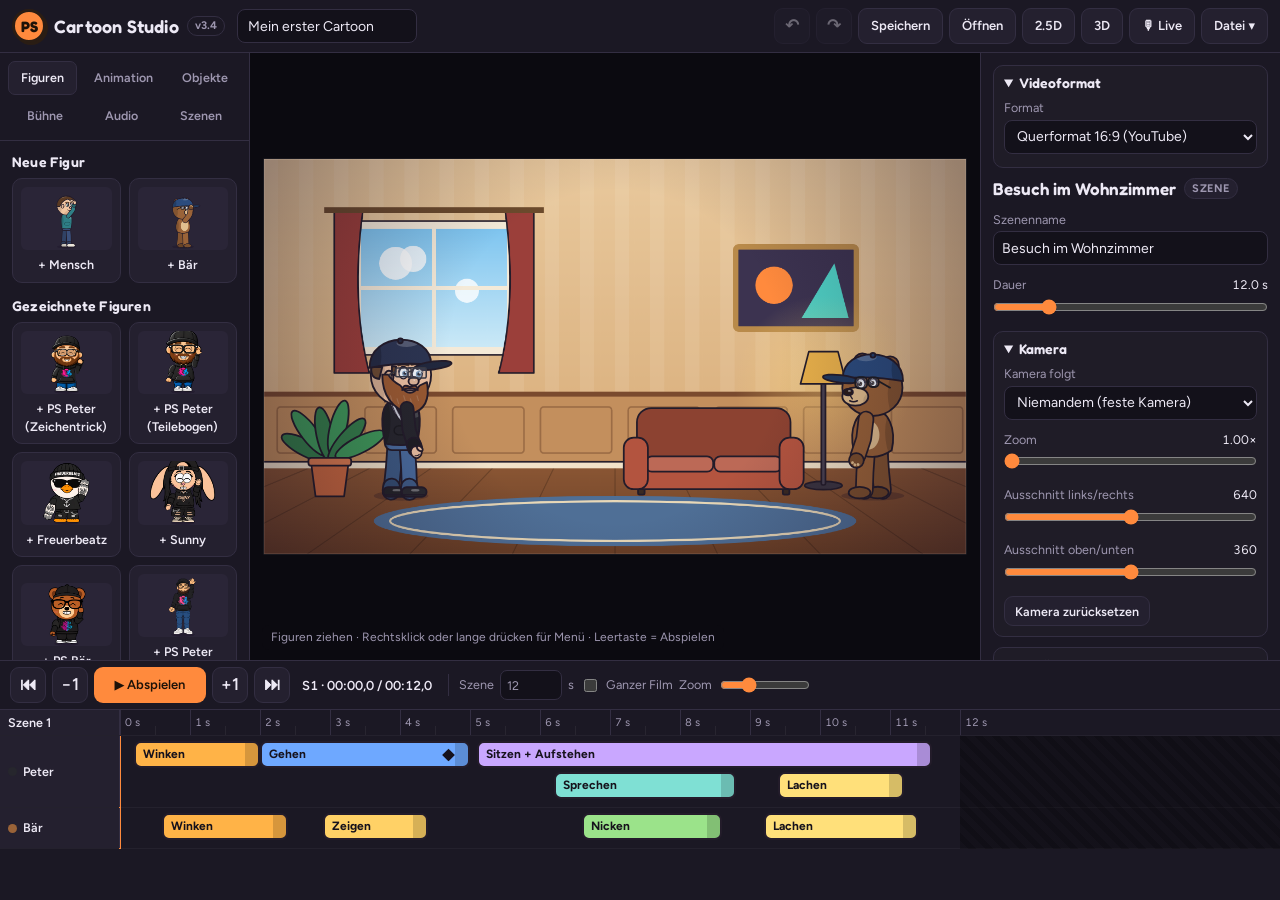
==== index.html @ cf26126f "PS Peter im Zeichentrick-Stil aus dem Originalbild Co-Authored-By: Claude Opus 5.5 <noreply@anthropi" ====
<!doctype html>
<html lang="de">
<head>
<meta charset="utf-8">
<meta name="viewport" content="width=device-width,initial-scale=1,viewport-fit=cover">
<title>PS Cartoon Studio</title>
<link rel="preconnect" href="https://fonts.googleapis.com">
<link rel="preconnect" href="https://fonts.gstatic.com" crossorigin>
<link href="https://fonts.googleapis.com/css2?family=Fredoka:wght@500;600;700&family=Figtree:wght@400;500;600;700&display=swap" rel="stylesheet">
<style>
/* Layout: Studio-Raster – Kopfzeile, Bibliothek | Bühne | Eigenschaften, Zeitleiste unten. Ein dunkler Studio-Look. */
:root{
  --ink:#13111a; --panel:#1b1824; --panel2:#24202f; --line:#332e42; --text:#ede9f5; --mute:#9e97b0;
  --accent:#ff8a3d; --accent2:#4fd1c5; --sel:#ffd166; --danger:#ff5d6c; --stagebg:#0b0a10;
  --display:'Fredoka','Trebuchet MS',system-ui,sans-serif;
  --body:'Figtree',system-ui,-apple-system,'Segoe UI',Roboto,sans-serif;
  --lw:120px;
  color-scheme:dark;
}
*{box-sizing:border-box}
[hidden]{display:none!important}
html,body{height:100%;margin:0}
body{background:var(--ink);color:var(--text);font:14px/1.4 var(--body);overflow:hidden;-webkit-tap-highlight-color:transparent}
button,input,select{font:inherit;color:inherit}
#app{display:grid;height:100%;grid-template-columns:250px minmax(0,1fr) 300px;grid-template-rows:auto minmax(0,1fr) 240px;
  grid-template-areas:"top top top" "left stage right" "tl tl tl";
  padding-left:env(safe-area-inset-left,0px);padding-right:env(safe-area-inset-right,0px);padding-bottom:env(safe-area-inset-bottom,0px)}
header{grid-area:top;display:flex;align-items:center;gap:8px;padding:8px 12px;padding-top:max(8px,env(safe-area-inset-top,0px));
  border-bottom:1px solid var(--line);background:var(--panel);overflow-x:auto;scrollbar-width:none}
header::-webkit-scrollbar{display:none}
.brand{display:flex;align-items:center;gap:8px;flex:none;margin-right:4px}
.logo{width:34px;height:34px;border-radius:50%;background:var(--accent);color:#1d1208;display:grid;place-items:center;font:700 15px var(--display);
  border:3px solid #2a1d14;box-shadow:2px 2px 0 #2a1d14}
.bname{font:600 18px var(--display);letter-spacing:.2px;white-space:nowrap}
.ver{font-size:11px;font-weight:700;color:var(--mute);border:1px solid var(--line);border-radius:20px;padding:1px 7px;white-space:nowrap}
#projName{width:180px;min-width:120px;height:34px;background:var(--ink);border:1px solid var(--line);border-radius:8px;padding:0 10px;flex:none}
.hgroup{display:flex;gap:6px;margin-left:auto;flex:none}
.btn{display:inline-flex;align-items:center;justify-content:center;gap:6px;height:36px;padding:0 12px;border-radius:9px;border:1px solid var(--line);
  background:var(--panel2);color:var(--text);font-weight:600;font-size:13px;cursor:pointer;white-space:nowrap;flex:none}
.btn:hover{border-color:#4d4660}
.btn:focus-visible,.tab:focus-visible,.libbtn:focus-visible{outline:2px solid var(--sel);outline-offset:1px}
.btn.primary{background:var(--accent);color:#1d1208;border-color:transparent}
.btn.danger{color:var(--danger)}
.btn.ico{width:36px;padding:0;font-size:17px}
.btn:disabled{opacity:.38;cursor:default}
.btn.small{height:30px;font-size:12.5px;padding:0 10px}
.mob{display:none!important}
.panel{background:var(--panel);display:flex;flex-direction:column;min-height:0;min-width:0}
#left{grid-area:left;border-right:1px solid var(--line)}
#right{grid-area:right;border-left:1px solid var(--line)}
.sheethead{align-items:center;justify-content:space-between;padding:10px 12px;border-bottom:1px solid var(--line);font:600 16px var(--display)}
.tabs{display:flex;flex-wrap:wrap;gap:4px;padding:8px;border-bottom:1px solid var(--line)}
.tab{flex:1 0 auto;padding:7px 8px;border-radius:7px;border:1px solid transparent;background:none;color:var(--mute);font-weight:600;font-size:12.5px;cursor:pointer}
.tab.on{background:var(--panel2);color:var(--text);border-color:var(--line)}
.pbody{overflow:auto;padding:12px;flex:1;min-height:0}
.pbody h4{margin:14px 0 8px;font:600 14px var(--display);color:var(--text);letter-spacing:.2px}
.pbody h4:first-child{margin-top:0}
.hint{color:var(--mute);font-size:12.5px;margin:0 0 10px}
.grid2{display:grid;grid-template-columns:1fr 1fr;gap:8px}
.libbtn{display:flex;flex-direction:column;align-items:center;justify-content:center;gap:6px;min-height:58px;padding:8px;border-radius:10px;
  border:1px solid var(--line);background:var(--panel2);cursor:pointer;font-weight:600;font-size:12.5px;text-align:center}
.libbtn:hover:not(:disabled){border-color:var(--accent)}
.libbtn:disabled{opacity:.4;cursor:default}
.libbtn canvas{width:100%;border-radius:6px;display:block}
.libbtn .sw{width:14px;height:14px;border-radius:4px;display:inline-block;border:2px solid #231c2a}
.libbtn.on{border-color:var(--accent);box-shadow:inset 0 0 0 1px var(--accent)}
.list{display:flex;flex-direction:column;gap:6px}
.item{display:flex;align-items:center;gap:8px;padding:8px 10px;border-radius:9px;border:1px solid var(--line);background:var(--panel2);cursor:pointer;min-width:0}
.item.on{border-color:var(--accent)}
.item .nm{flex:1;min-width:0;overflow:hidden;text-overflow:ellipsis;white-space:nowrap;font-weight:600}
.item .meta{color:var(--mute);font-size:12px;font-variant-numeric:tabular-nums}
.row{display:flex;gap:6px;flex-wrap:wrap;margin:8px 0}
#stageWrap{grid-area:stage;position:relative;background:var(--stagebg);min-width:0;min-height:0}
#stage{position:absolute;inset:0;width:100%;height:100%;display:block;touch-action:none}
#stageHint{position:absolute;left:12px;bottom:10px;font-size:12px;color:var(--mute);background:rgba(11,10,16,.75);padding:4px 9px;border-radius:7px;pointer-events:none}
#timeline{grid-area:tl;background:var(--panel);border-top:1px solid var(--line);display:flex;flex-direction:column;min-height:0;min-width:0}
#transport{display:flex;align-items:center;gap:6px;padding:6px 10px;border-bottom:1px solid var(--line);overflow-x:auto;scrollbar-width:none;flex:none}
#transport::-webkit-scrollbar{display:none}
#bPlay{min-width:112px}
#tcode{font:600 13px var(--body);font-variant-numeric:tabular-nums;color:var(--text);padding:0 6px;white-space:nowrap}
.tsep{width:1px;height:22px;background:var(--line);flex:none;margin:0 4px}
.tfield{display:flex;align-items:center;gap:6px;font-size:12.5px;color:var(--mute);white-space:nowrap;flex:none}
.tfield input[type=number]{width:62px;height:30px;background:var(--ink);border:1px solid var(--line);border-radius:7px;padding:0 6px}
.tfield input[type=range]{width:90px;accent-color:var(--accent)}
#tlScroll{flex:1;overflow:auto;position:relative;min-height:0}
#tlInner{position:relative;min-width:100%}
.trow{display:flex;height:38px;border-bottom:1px solid rgba(255,255,255,.04)}
.trow.ruler{height:26px;position:sticky;top:0;z-index:5;background:var(--panel)}
.tlabel{position:sticky;left:0;z-index:4;width:var(--lw);flex:none;background:var(--panel2);border-right:1px solid var(--line);display:flex;align-items:center;gap:6px;
  padding:0 8px;font-size:12.5px;font-weight:600;white-space:nowrap;overflow:hidden;text-overflow:ellipsis;cursor:pointer}
.tlabel.on{color:var(--sel)}
.tlabel .dot{width:9px;height:9px;border-radius:50%;flex:none}
.lane{position:relative;flex:none;cursor:pointer}
.ruler .lane{cursor:ew-resize}
.tick{position:absolute;top:0;bottom:0;border-left:1px solid var(--line);font-size:11px;color:var(--mute);padding:5px 0 0 4px;font-variant-numeric:tabular-nums;pointer-events:none}
.tick.minor{top:16px;border-color:rgba(255,255,255,.06)}
.clip{position:absolute;top:5px;bottom:5px;border-radius:7px;border:2px solid #231c2a;color:#16121c;font-size:12px;font-weight:700;display:flex;align-items:center;
  padding:0 16px 0 7px;white-space:nowrap;overflow:hidden;cursor:grab;touch-action:none;user-select:none;-webkit-user-select:none}
.clip.sel{box-shadow:0 0 0 2px var(--sel)}
.clip .rz{position:absolute;right:0;top:0;bottom:0;width:13px;cursor:ew-resize;background:rgba(0,0,0,.16)}
.clip .kf{position:absolute;right:15px;top:50%;width:9px;height:9px;background:#16121c;transform:translateY(-50%) rotate(45deg)}
.clip.audio{background:#2a5d63;color:var(--text);padding-left:6px}
.clip.audio canvas{position:absolute;left:0;top:0;width:100%;height:100%;pointer-events:none;opacity:.85}
.clip.audio span{position:relative;text-shadow:0 1px 2px #000}
#playhead{position:absolute;top:0;bottom:0;width:2px;margin-left:-1px;background:var(--accent);z-index:3;pointer-events:none}
#playhead::before{content:"";position:absolute;top:0;left:-6px;border:7px solid transparent;border-top:9px solid var(--accent)}
.endzone{position:absolute;top:0;bottom:0;right:0;z-index:2;pointer-events:none;background:repeating-linear-gradient(45deg,rgba(0,0,0,.28) 0 6px,rgba(0,0,0,.4) 6px 12px)}
.tlempty{padding:14px;color:var(--mute);font-size:13px}
.ctl{display:block;margin-bottom:11px}
.ctl-top{display:flex;justify-content:space-between;gap:8px;font-size:12.5px;color:var(--mute);margin-bottom:3px}
.ctl-top .val{color:var(--text);font-variant-numeric:tabular-nums}
.ctl input[type=range]{width:100%;accent-color:var(--accent);margin:2px 0}
.ctl select,.ctl input[type=text],.ctl input[type=number]{width:100%;height:34px;background:var(--ink);border:1px solid var(--line);border-radius:8px;padding:0 8px}
.ctl.inline{display:flex;align-items:center;justify-content:space-between;gap:10px}
.ctl.inline .ctl-top{margin:0}
.ctl input[type=color]{width:46px;height:30px;border:1px solid var(--line);border-radius:7px;background:var(--ink);padding:2px;cursor:pointer}
.ctl input[type=checkbox]{width:20px;height:20px;accent-color:var(--accent)}
details.grp{border:1px solid var(--line);border-radius:10px;padding:8px 10px 2px;margin-bottom:10px;background:rgba(255,255,255,.015)}
details.grp summary{font:600 14px var(--display);cursor:pointer;margin-bottom:8px;list-style-position:inside}
.ptitle{display:flex;align-items:center;gap:8px;margin-bottom:12px}
.ptitle b{font:600 17px var(--display)}
.chip{font-size:11px;font-weight:700;letter-spacing:.5px;text-transform:uppercase;padding:2px 7px;border-radius:20px;background:var(--panel2);border:1px solid var(--line);color:var(--mute)}
.menu{max-height:calc(100% - 16px);overflow-y:auto;position:fixed;z-index:60;background:var(--panel2);border:1px solid var(--line);border-radius:11px;padding:5px;min-width:200px;box-shadow:0 14px 40px rgba(0,0,0,.55)}
.menu button{display:block;width:100%;text-align:left;padding:9px 12px;background:none;border:0;border-radius:7px;font-weight:500;cursor:pointer}
.menu button:hover,.menu button:focus-visible{background:rgba(255,255,255,.07);outline:none}
.menu button.danger{color:var(--danger)}
.menu hr{border:0;border-top:1px solid var(--line);margin:4px 2px}
#modalWrap{position:fixed;inset:0;background:rgba(5,4,10,.62);display:grid;place-items:center;z-index:70;padding:16px}
.modal{background:var(--panel);border:1px solid var(--line);border-radius:14px;width:min(470px,100%);max-height:82vh;overflow:auto;padding:18px}
.modal h3{margin:0 0 10px;font:600 19px var(--display)}
.modal p{color:var(--mute);margin:0 0 12px}
#mBtns{display:flex;justify-content:flex-end;gap:8px;margin-top:14px;flex-wrap:wrap}
.bar{height:8px;background:var(--ink);border-radius:5px;overflow:hidden;margin-top:6px}
.bar i{display:block;height:100%;width:0;background:var(--accent)}
#toasts{position:fixed;left:50%;bottom:calc(20px + env(safe-area-inset-bottom,0px));transform:translateX(-50%);z-index:80;display:flex;flex-direction:column;gap:6px;align-items:center;pointer-events:none;width:max-content;max-width:calc(100% - 32px)}
.toast{background:#2c2739;border:1px solid var(--line);padding:9px 14px;border-radius:10px;box-shadow:0 8px 24px rgba(0,0,0,.45);font-weight:500;transition:opacity .3s}
@media (min-width:821px) and (max-width:1120px){#app{grid-template-columns:215px minmax(0,1fr) 255px}}
.mobonly{display:none!important}
/* Handy (hochkant) und Handy quer: Bühne füllt den Bildschirm, alles andere klappt auf */
@media (max-width:820px), (max-height:520px) and (orientation:landscape){
  :root{--lw:84px;--barH:60px}
  #app{grid-template-columns:minmax(0,1fr);grid-template-rows:minmax(0,1fr) auto auto auto;grid-template-areas:"stage" "tl" "scrub" "bar";padding-top:env(safe-area-inset-top,0px)}
  header{display:none}
  #timeline{display:none;height:40vh}
  #app.tl-open #timeline{display:flex}
  #app.tl-open #mobScrub{display:none!important}
  #transport .tfield.hideMob{display:none}
  #left,#right{position:fixed;left:0;right:0;bottom:calc(var(--barH) + env(safe-area-inset-bottom,0px));height:62vh;z-index:40;border:0;border-top:1px solid var(--line);border-radius:16px 16px 0 0;
    transform:translateY(110%);transition:transform .25s ease;box-shadow:0 -12px 40px rgba(0,0,0,.55)}
  #left.open,#right.open{transform:none}
  .mob{display:inline-flex!important}
  .sheethead.mob{display:flex!important}
  #stageHint{display:none}
  #mobScrub{display:flex!important;grid-area:scrub;align-items:center;gap:10px;padding:6px max(14px,env(safe-area-inset-right,0px)) 6px max(14px,env(safe-area-inset-left,0px));background:var(--panel);border-top:1px solid var(--line)}
  #mobScrub input{flex:1;min-width:0;accent-color:var(--accent);height:28px}
  #mTime{font-weight:600;font-size:12.5px;font-variant-numeric:tabular-nums;white-space:nowrap;color:var(--mute)}
  #mobBar{display:grid!important;grid-area:bar;grid-template-columns:repeat(6,minmax(0,1fr));height:var(--barH);background:var(--panel);border-top:1px solid var(--line);
    padding-left:env(safe-area-inset-left,0px);padding-right:env(safe-area-inset-right,0px)}
  .mbtn{display:flex;flex-direction:column;align-items:center;justify-content:center;gap:3px;background:none;border:0;color:var(--mute);font-size:11px;font-weight:600;cursor:pointer;min-width:0;padding:0 2px}
  .mbtn svg{width:23px;height:23px;flex:none}
  .mbtn .lbl{max-width:100%;overflow:hidden;text-overflow:ellipsis;white-space:nowrap}
  .mbtn.on{color:var(--accent)}
  .mbtn.has .lbl{color:var(--sel)}
  .mbtn:focus-visible{outline:2px solid var(--sel);outline-offset:-3px;border-radius:10px}
  .mbtn .pc{width:50px;height:50px;border-radius:50%;background:var(--accent);color:#1d1208;display:grid;place-items:center;font-size:19px;margin-top:-18px;border:4px solid var(--panel);box-shadow:0 4px 14px rgba(0,0,0,.4)}
  #app.immersive{grid-template-rows:minmax(0,1fr);grid-template-areas:"stage";padding-top:0}
  #app.immersive #timeline,#app.immersive #mobScrub,#app.immersive #mobBar,#app.immersive #left,#app.immersive #right{display:none!important}
  #app.immersive #immCtl{display:flex!important}
  #immCtl{position:fixed;z-index:30;right:calc(14px + env(safe-area-inset-right,0px));bottom:calc(14px + env(safe-area-inset-bottom,0px));gap:10px}
  #immCtl button{width:48px;height:48px;border-radius:50%;background:rgba(19,17,26,.62);border:1px solid rgba(255,255,255,.18);color:#fff;font-size:17px;cursor:pointer}
}
@media (max-height:520px) and (orientation:landscape){
  :root{--barH:50px}
  .mbtn{flex-direction:row;gap:6px;font-size:12px}
  .mbtn .pc{width:40px;height:40px;margin-top:0;border:0;font-size:16px}
  #timeline{height:44vh}
  #left,#right{top:calc(8px + env(safe-area-inset-top,0px));height:auto;width:min(380px,62vw);left:auto;right:0;border-top:0;border-left:1px solid var(--line);
    border-radius:16px 0 0 16px;transform:translateX(110%);padding-right:env(safe-area-inset-right,0px)}
  #left{left:0;right:auto;border-left:0;border-right:1px solid var(--line);border-radius:0 16px 16px 0;transform:translateX(-110%);padding-left:env(safe-area-inset-left,0px);padding-right:0}
  #left.open,#right.open{transform:none}
}
@media (prefers-reduced-motion:reduce){*{transition:none!important}}
</style>
</head>
<body>
<div id="app">
  <header>
    <div class="brand"><span class="logo">PS</span><span class="bname">Cartoon Studio</span><span class="ver" id="appVer" title="Version des Studios"></span></div>
    <input id="projName" type="text" aria-label="Projektname" title="Projektname">
    <div class="hgroup">
      <button class="btn ico" id="bUndo" title="Rückgängig (Strg+Z)" aria-label="Rückgängig">↶</button>
      <button class="btn ico" id="bRedo" title="Wiederholen (Strg+Y)" aria-label="Wiederholen">↷</button>
      <button class="btn" id="bSave" title="Projekt im Browser speichern">Speichern</button>
      <button class="btn" id="bOpen" title="Gespeicherte Projekte öffnen">Öffnen</button>
      <a class="btn" href="25d/" title="Neues 2.5D-Studio" style="text-decoration:none">2.5D</a>
      <a class="btn" href="3d/" title="3D-Studio (Beta)" style="text-decoration:none">3D</a>
      <button class="btn" id="bLive" title="Live-Avatar mit Mikrofon">🎙 Live</button>
      <button class="btn" id="bExport" title="Export, Import, Video">Datei ▾</button>
      <button class="btn mob" id="bLib">Bibliothek</button>
      <button class="btn mob" id="bProps">Eigenschaften</button>
    </div>
  </header>

  <aside id="left" class="panel" aria-label="Bibliothek">
    <div class="sheethead mob"><span>Bibliothek</span><button class="btn ico" data-close="left" aria-label="Schließen">✕</button></div>
    <nav class="tabs" id="tabs"></nav>
    <div class="pbody" id="leftBody"></div>
  </aside>

  <main id="stageWrap">
    <canvas id="stage" aria-label="Animationsbühne"></canvas>
    <div id="stageHint">Figuren ziehen · Rechtsklick oder lange drücken für Menü · Leertaste = Abspielen</div>
  </main>

  <aside id="right" class="panel" aria-label="Eigenschaften">
    <div class="sheethead mob"><span>Eigenschaften</span><button class="btn ico" data-close="right" aria-label="Schließen">✕</button></div>
    <div class="pbody" id="props"></div>
  </aside>

  <section id="timeline" aria-label="Zeitleiste">
    <div id="transport">
      <button class="btn ico" id="tStart" title="Zum Anfang" aria-label="Zum Anfang">⏮</button>
      <button class="btn ico" id="tBack" title="1 Sekunde zurück" aria-label="1 Sekunde zurück">−1</button>
      <button class="btn primary" id="bPlay" title="Abspielen / Pause (Leertaste)">▶ Abspielen</button>
      <button class="btn ico" id="tFwd" title="1 Sekunde vor" aria-label="1 Sekunde vor">+1</button>
      <button class="btn ico" id="tEnd" title="Zum Ende" aria-label="Zum Ende">⏭</button>
      <span id="tcode">00:00,0</span>
      <span class="tsep"></span>
      <label class="tfield" title="Länge der aktuellen Szene in Sekunden">Szene <input type="number" id="tDur" min="1" max="3600" step="0.5"> s</label>
      <label class="tfield" title="Beim Abspielen alle Szenen nacheinander zeigen"><input type="checkbox" id="tFilm"> Ganzer Film</label>
      <label class="tfield hideMob" title="Zeitleiste vergrößern">Zoom <input type="range" id="tZoom" min="20" max="200" step="5"></label>
    </div>
    <div id="tlScroll"><div id="tlInner"></div></div>
  </section>
  <div id="mobScrub" class="mobonly"><span id="mTime">00:00,0</span><input type="range" id="mSeek" min="0" max="10" step="0.05" value="0" aria-label="Zeitpunkt"></div>
  <nav id="mobBar" class="mobonly" aria-label="Werkzeuge">
    <button class="mbtn" id="mbLib"><svg viewBox="0 0 24 24" fill="none" stroke="currentColor" stroke-width="2" stroke-linecap="round" stroke-linejoin="round" aria-hidden="true"><circle cx="12" cy="7" r="3.5"/><path d="M5 21v-2a7 7 0 0 1 14 0v2"/></svg><span class="lbl">Figuren</span></button>
    <button class="mbtn" id="mbProps"><svg viewBox="0 0 24 24" fill="none" stroke="currentColor" stroke-width="2" stroke-linecap="round" stroke-linejoin="round" aria-hidden="true"><path d="M4 6h10M18 6h2M4 12h4M12 12h8M4 18h12"/><circle cx="16" cy="6" r="2"/><circle cx="10" cy="12" r="2"/><circle cx="18" cy="18" r="2"/></svg><span class="lbl">Bearbeiten</span></button>
    <button class="mbtn" id="mbPlay" aria-label="Abspielen"><span class="pc">▶</span></button>
    <button class="mbtn" id="mbLive"><svg viewBox="0 0 24 24" fill="none" stroke="currentColor" stroke-width="2" stroke-linecap="round" stroke-linejoin="round" aria-hidden="true"><rect x="9" y="3" width="6" height="11" rx="3"/><path d="M5 11a7 7 0 0 0 14 0M12 18v3"/></svg><span class="lbl">Live</span></button>
    <button class="mbtn" id="mbTl"><svg viewBox="0 0 24 24" fill="none" stroke="currentColor" stroke-width="2" stroke-linecap="round" stroke-linejoin="round" aria-hidden="true"><rect x="3" y="5" width="18" height="14" rx="2"/><path d="M3 10h18M8 10v9M14 14h4"/></svg><span class="lbl">Zeitleiste</span></button>
    <button class="mbtn" id="mbMore"><svg viewBox="0 0 24 24" fill="none" stroke="currentColor" stroke-width="2" stroke-linecap="round" stroke-linejoin="round" aria-hidden="true"><circle cx="5" cy="12" r="1.3"/><circle cx="12" cy="12" r="1.3"/><circle cx="19" cy="12" r="1.3"/></svg><span class="lbl">Menü</span></button>
  </nav>
  <div id="immCtl" class="mobonly"><button id="immPlay" aria-label="Abspielen">▶</button><button id="immExit" aria-label="Vollbild beenden">✕</button></div>
</div>

<div id="menu" class="menu" hidden></div>
<div id="modalWrap" hidden><div class="modal" role="dialog" aria-modal="true"><h3 id="mTitle"></h3><div id="mBody"></div><div id="mBtns"></div></div></div>
<div id="toasts"></div>
<input type="file" id="fAudio" accept="audio/*,.mp3,.wav" hidden>
<input type="file" id="fImage" accept="image/*" hidden>
<input type="file" id="fJson" accept=".json,application/json" hidden>

<script>
'use strict';
const APP_VERSION = '3.4';
var LIVE = null; // Live-Avatar-Zustand (siehe unten)
/* =====================================================================
   PS Cartoon Studio 1.0
   Aufbau:
   1. Grundlagen & Hilfsfunktionen
   2. Rig, Posen & Animationen (Keyframes + Catmull-Rom-Interpolation)
   3. Zeichnen: Figuren, Gegenstände, Hintergründe
   4. Projektmodell, Beispielprojekt, Rückgängig
   5. Audio (Import, Analyse, Wiedergabe, Mundbewegung)
   6. Bühne (Rendering, Ziehen, Kontextmenü)
   7. Zeitleiste
   8. Panels (Bibliothek, Eigenschaften)
   9. Speichern (IndexedDB), Export (JSON, PNG, Video)
   ===================================================================== */

// ---------- 1. Grundlagen ----------
const W = 1280, H = 720, TAU = Math.PI * 2, DEG = Math.PI / 180, OUT = '#231c2a', ENV_RATE = 60;
const $ = s => document.querySelector(s);
const uid = () => Math.random().toString(36).slice(2, 9);
const clamp = (v, a, b) => Math.max(a, Math.min(b, v));
const lerp = (a, b, u) => a + (b - a) * u;
const smooth = u => u * u * (3 - 2 * u);
const deep = o => JSON.parse(JSON.stringify(o));
const snap = v => Math.round(v * 20) / 20;
const MOBILE_MQ = window.matchMedia('(max-width:820px), (max-height:520px) and (orientation:landscape)');
const isMobile = () => MOBILE_MQ.matches;
function el(tag, cls, text) { const e = document.createElement(tag); if (cls) e.className = cls; if (text != null) e.textContent = text; return e; }
function hashId(id) { let h = 0; for (const ch of String(id)) h = (h * 31 + ch.charCodeAt(0)) % 9973; return h; }
function shade(hex, a) {
  const n = parseInt((hex || '#888888').slice(1), 16); const r = n >> 16, g = n >> 8 & 255, b = n & 255;
  const f = v => clamp(Math.round(a < 0 ? v * (1 + a) : v + (255 - v) * a), 0, 255).toString(16).padStart(2, '0');
  return '#' + f(r) + f(g) + f(b);
}
function rng(seed) { return () => { seed |= 0; seed = seed + 0x6D2B79F5 | 0; let t = Math.imul(seed ^ seed >>> 15, 1 | seed); t = t + Math.imul(t ^ t >>> 7, 61 | t) ^ t; return ((t ^ t >>> 14) >>> 0) / 4294967296; }; }
function fmtT(t) { t = Math.max(0, t); const m = Math.floor(t / 60); const s = (t - m * 60).toFixed(1); return String(m).padStart(2, '0') + ':' + s.padStart(4, '0').replace('.', ','); }
function rr(c, x, y, w, h, r) { r = Math.min(r, Math.abs(w) / 2, Math.abs(h) / 2); c.beginPath(); c.moveTo(x + r, y); c.arcTo(x + w, y, x + w, y + h, r); c.arcTo(x + w, y + h, x, y + h, r); c.arcTo(x, y + h, x, y, r); c.arcTo(x, y, x + w, y, r); c.closePath(); }
function fs(c, fill) { c.fillStyle = fill; c.fill(); c.stroke(); }
function limb(c, len, w1, w2, fill) {
  c.beginPath(); c.moveTo(-w1 / 2, 0); c.lineTo(-w2 / 2, len); c.arc(0, len, w2 / 2, Math.PI, 0, true);
  c.lineTo(w1 / 2, 0); c.arc(0, 0, w1 / 2, 0, Math.PI, true); c.closePath(); fs(c, fill);
}

// ---------- 2. Rig, Posen & Animationen ----------
// Winkel in Grad. Arme/Beine: 0 = hängt gerade nach unten, positiv = nach vorne (Blickrichtung).
// Ellbogen: positiv = Unterarm knickt nach vorne. Knie: positiv = Unterschenkel knickt nach hinten.
// Fuß: absoluter Winkel, positiv = Zehen hoch. Kopf/Oberkörper: positiv = nach vorne geneigt.
const NEUTRAL = { torso: 0, head: 0, look: 0, armF: 6, elbowF: 12, handF: 0, armB: -6, elbowB: 12, handB: 0,
  legF: 4, kneeF: 2, footF: 0, legB: -4, kneeB: 2, footB: 0, hipDrop: 0, bob: 0, jump: 0, shiftX: 0,
  mouth: 0, mw: 1, gaze: 0.6, smile: 0.3, brow: 0, sad: 0, eyes: 1, tears: 0, pointF: 0, blush: 0 };

// Keyframe-Abtastung mit Catmull-Rom (flüssige Bewegung ohne Ruckeln an den Schlüsselbildern)
function sampleKeys(keys, t, loop) {
  const n = keys.length; if (n === 1) return keys[0][1];
  if (loop) t = ((t % 1) + 1) % 1;
  else { if (t <= keys[0][0]) return keys[0][1]; if (t >= keys[n - 1][0]) return keys[n - 1][1]; }
  let i = 0; while (i < n - 2 && t > keys[i + 1][0]) i++;
  const k1 = keys[i], k2 = keys[i + 1], span = k2[0] - k1[0];
  const u = span > 0 ? clamp((t - k1[0]) / span, 0, 1) : 0;
  let p0, p3;
  if (loop) { p0 = i > 0 ? keys[i - 1][1] : keys[n - 2][1]; p3 = i + 2 < n ? keys[i + 2][1] : keys[1][1]; }
  else { p0 = i > 0 ? keys[i - 1][1] : k1[1]; p3 = i + 2 < n ? keys[i + 2][1] : k2[1]; }
  const p1 = k1[1], p2 = k2[1], u2 = u * u, u3 = u2 * u;
  return 0.5 * (2 * p1 + (-p0 + p2) * u + (2 * p0 - 5 * p1 + 4 * p2 - p3) * u2 + (-p0 + 3 * p1 - 3 * p2 + p3) * u3);
}
const C = v => [[0, v], [1, v]]; // konstanter Wert (für Schleifen)
const DANCES = new Set(['tanzen', 'disco', 'huepfen', 'jubeln', 'klatschen']);

const ANIMS = {
  gehen:   { label: 'Gehen', color: '#6ea8ff', dur: 3, move: true, stride: 200, run: false },
  laufen:  { label: 'Laufen', color: '#4f86ff', dur: 1.6, move: true, stride: 330, run: true },
  winken:  { label: 'Winken', color: '#ffb347', dur: 2, loop: true, len: 0.55, keys: {
    armF: C(165), elbowF: [[0, 12], [0.5, 58], [1, 12]], handF: [[0, -10], [0.5, 18], [1, -10]], head: C(-6), smile: C(0.9), brow: C(0.4) } },
  zeigen:  { label: 'Zeigen', color: '#ffd166', dur: 1.6, keys: {
    armF: [[0, 88]], elbowF: [[0, 3]], handF: [[0, 0]], pointF: [[0, 1]], torso: [[0, 4]], head: [[0, -4]], brow: [[0, 0.3]] } },
  nicken:  { label: 'Nicken', color: '#9be38a', dur: 1.8, loop: true, len: 0.9, keys: {
    head: [[0, -2], [0.45, 17], [1, -2]], smile: C(0.55), brow: C(0.15) } },
  schuetteln: { label: 'Kopfschütteln', color: '#f7a072', dur: 1.6, loop: true, len: 0.75, keys: {
    look: [[0, 0], [0.25, -1], [0.5, 0], [0.75, 1], [1, 0]], head: C(4), smile: C(-0.4), brow: C(-0.4) } },
  sprechen: { label: 'Sprechen', color: '#7fe0d4', dur: 3, loop: true, len: 1.6, keys: {
    mouth: [[0, 0], [0.08, 0.7], [0.16, 0.15], [0.26, 0.8], [0.36, 0.3], [0.46, 0.75], [0.56, 0.05], [0.66, 0.6], [0.76, 0.2], [0.88, 0.7], [1, 0]],
    armF: [[0, 10], [0.3, 45], [0.6, 25], [1, 10]], elbowF: [[0, 15], [0.3, 62], [0.6, 40], [1, 15]],
    head: [[0, 0], [0.3, -4], [0.7, 3], [1, 0]], brow: [[0, 0], [0.3, 0.4], [0.6, 0], [1, 0]] } },
  lachen:  { label: 'Lachen', color: '#ffe07a', dur: 2, loop: true, len: 0.36, keys: {
    torso: [[0, -2], [0.5, -7], [1, -2]], head: [[0, -10], [0.5, -16], [1, -10]], mouth: [[0, 0.75], [0.5, 0.95], [1, 0.75]],
    smile: C(1), eyes: C(0.3), blush: C(1), bob: [[0, 0], [0.5, -3], [1, 0]], armF: C(25), elbowF: C(95), armB: C(20), elbowB: C(90) } },
  weinen:  { label: 'Weinen', color: '#9ec5ff', dur: 3, loop: true, len: 0.6, keys: {
    smile: C(-1), sad: C(1), tears: C(1), head: [[0, 14], [0.5, 18], [1, 14]], torso: [[0, 6], [0.5, 9], [1, 6]],
    mouth: [[0, 0.22], [0.5, 0.42], [1, 0.22]], eyes: C(0.5), armF: C(62), elbowF: C(118) } },
  erschrecken: { label: 'Erschrecken', color: '#ff8f8f', dur: 1.4, fadeIn: 0.05, fadeOut: 0.4, keys: {
    jump: [[0, 0], [0.12, 38], [0.32, 0], [1, 0]], armF: [[0, 6], [0.12, 150], [1.2, 140]], elbowF: [[0, 12], [0.12, 35]],
    armB: [[0, -6], [0.12, 135]], elbowB: [[0, 12], [0.12, 35]], torso: [[0, 0], [0.12, -12], [1, -8]], head: [[0, 0], [0.12, -10]],
    eyes: [[0, 1], [0.1, 1.35]], brow: [[0, 0], [0.1, 1]], mouth: [[0, 0], [0.1, 0.85], [1, 0.6]], smile: [[0, 0.3], [0.1, -0.6]],
    legF: [[0, 4], [0.12, 18]], legB: [[0, -4], [0.12, -18]] } },
  sitzen:  { label: 'Sitzen + Aufstehen', color: '#c9a7ff', dur: 4, fadeIn: 0.7, fadeOut: 0.7, keys: {
    legF: [[0, 88]], kneeF: [[0, 88]], footF: [[0, 0]], legB: [[0, 84]], kneeB: [[0, 84]], footB: [[0, 0]], hipDrop: [[0, 0.98]],
    torso: [[0, -6]], armF: [[0, 35]], elbowF: [[0, 45]], armB: [[0, 30]], elbowB: [[0, 45]] } },
  tanzen:  { label: 'Tanzen', color: '#ff7ac8', dur: 4, loop: true, len: 0.8, keys: {
    bob: [[0, 5], [0.25, -3], [0.5, 5], [0.75, -3], [1, 5]], kneeF: [[0, 18], [0.25, 4], [0.5, 18], [0.75, 4], [1, 18]], kneeB: [[0, 18], [0.25, 4], [0.5, 18], [0.75, 4], [1, 18]],
    legF: [[0, 14], [0.5, 2], [1, 14]], legB: [[0, -2], [0.5, -12], [1, -2]], footF: [[0, 6], [0.5, 0], [1, 6]],
    armF: [[0, 30], [0.5, 112], [1, 30]], elbowF: [[0, 75], [0.5, 55], [1, 75]], armB: [[0, -112], [0.5, 25], [1, -112]], elbowB: [[0, -48], [0.5, 70], [1, -48]],
    torso: [[0, -5], [0.5, 6], [1, -5]], head: [[0, -6], [0.25, 7], [0.5, -6], [0.75, 7], [1, -6]], look: [[0, -0.25], [0.5, 0.3], [1, -0.25]], shiftX: [[0, -7], [0.5, 7], [1, -7]], smile: C(0.95), brow: C(0.3) } },
  disco:   { label: 'Disco', color: '#c86bff', dur: 4, loop: true, len: 0.8, keys: {
    armF: [[0, 150], [0.5, 22], [1, 150]], elbowF: C(4), pointF: C(1), armB: C(-25), elbowB: C(105), torso: [[0, -6], [0.5, 8], [1, -6]], shiftX: [[0, -9], [0.5, 9], [1, -9]],
    legF: [[0, 22], [0.5, 4], [1, 22]], kneeF: [[0, 26], [0.5, 8], [1, 26]], kneeB: [[0, 8], [0.5, 24], [1, 8]], bob: [[0, 3], [0.25, -2], [0.5, 3], [0.75, -2], [1, 3]],
    head: [[0, -10], [0.5, 8], [1, -10]], look: [[0, 0.2], [0.5, -0.3], [1, 0.2]], smile: C(0.9), brow: C(0.45) } },
  huepfen: { label: 'Hüpfen', color: '#ff9a5f', dur: 3, loop: true, len: 0.4, keys: {
    jump: [[0, 0], [0.3, 17], [0.6, 0], [1, 0]], kneeF: [[0, 24], [0.3, 6], [0.6, 26], [1, 24]], kneeB: [[0, 24], [0.3, 6], [0.6, 26], [1, 24]], legF: C(14), legB: C(-6),
    armF: [[0, 20], [0.3, 70], [0.6, 20], [1, 20]], elbowF: C(75), armB: [[0, -10], [0.3, 55], [0.6, -10], [1, -10]], elbowB: C(75),
    head: [[0, 4], [0.3, -7], [1, 4]], smile: C(1), mouth: [[0, 0.3], [0.3, 0.65], [1, 0.3]], eyes: C(0.85) } },
  jubeln:  { label: 'Jubeln', color: '#ff5fa2', dur: 3, loop: true, len: 0.8, keys: {
    armF: [[0, 112], [0.5, 100], [1, 112]], elbowF: [[0, 55], [0.5, 72], [1, 55]], armB: [[0, -115], [0.5, -102], [1, -115]], elbowB: [[0, -45], [0.5, -62], [1, -45]],
    jump: [[0, 0], [0.18, 24], [0.42, 0], [1, 0]], kneeF: [[0, 25], [0.2, 10], [0.45, 30], [0.6, 6], [1, 25]], kneeB: [[0, 25], [0.2, 10], [0.45, 30], [0.6, 6], [1, 25]], legF: C(14), legB: C(-6),
    head: C(-12), mouth: [[0, 0.6], [0.25, 0.9], [1, 0.6]], smile: C(1), eyes: C(0.3), blush: C(1), brow: C(0.7) } },
  klatschen: { label: 'Klatschen', color: '#ffa0d6', dur: 3, loop: true, len: 0.4, keys: {
    armF: C(62), armB: C(70), elbowF: [[0, 78], [0.5, 40], [1, 78]], elbowB: [[0, 68], [0.5, 38], [1, 68]],
    bob: [[0, 3], [0.5, -1], [1, 3]], kneeF: [[0, 10], [0.5, 3], [1, 10]], kneeB: [[0, 10], [0.5, 3], [1, 10]], head: [[0, 3], [0.5, -3], [1, 3]], smile: C(0.9), brow: C(0.3) } },
  pose:    { label: 'Eigene Pose', color: '#e6e0f0', dur: 2 }
};
const ANIM_ORDER = ['tanzen', 'disco', 'huepfen', 'jubeln', 'klatschen', 'gehen', 'laufen', 'winken', 'zeigen', 'nicken', 'schuetteln', 'sprechen', 'lachen', 'weinen', 'erschrecken', 'sitzen', 'pose'];
const POSE_SLIDERS = [['torso', 'Oberkörper', -30, 40, 1], ['head', 'Kopf', -30, 30, 1], ['armF', 'Arm vorne', -60, 180, 1], ['elbowF', 'Ellbogen vorne', 0, 150, 1],
  ['armB', 'Arm hinten', -60, 180, 1], ['elbowB', 'Ellbogen hinten', 0, 150, 1], ['legF', 'Bein vorne', -40, 100, 1], ['kneeF', 'Knie vorne', 0, 120, 1],
  ['legB', 'Bein hinten', -40, 100, 1], ['kneeB', 'Knie hinten', 0, 120, 1], ['hipDrop', 'Hocke / Sitzen', 0, 1, 0.01],
  ['mouth', 'Mund offen', 0, 1, 0.01], ['smile', 'Lächeln', -1, 1, 0.01], ['brow', 'Augenbrauen', -1, 1, 0.01], ['eyes', 'Augen offen', 0, 1.3, 0.01]];

// Geh-Zyklus für ein Bein (Phase 0..1): Aufsetzen → Standbein → Abdrücken → Durchschwingen
const WALK = { leg: [[0, 25], [0.25, 8], [0.5, -20], [0.75, 4], [1, 25]], knee: [[0, 4], [0.25, 14], [0.5, 8], [0.62, 42], [0.75, 46], [0.88, 18], [1, 4]],
  foot: [[0, 12], [0.25, 0], [0.5, -18], [0.75, -4], [1, 12]], bob: [[0, 3], [0.25, -2], [0.5, 3], [0.75, -2], [1, 3]] };
function walkPose(phase, run) {
  const a = run ? 1.45 : 1, kn = run ? 1.9 : 1;
  const L = ph => ({ leg: sampleKeys(WALK.leg, ph, true) * a, knee: sampleKeys(WALK.knee, ph, true) * kn, foot: sampleKeys(WALK.foot, ph, true) });
  const f = L(phase), b = L(phase + 0.5);
  return { legF: f.leg, kneeF: f.knee, footF: f.foot, legB: b.leg, kneeB: b.knee, footB: b.foot,
    armF: b.leg * 0.9, armB: f.leg * 0.9,
    elbowF: run ? 85 : 16 + Math.max(0, b.leg) * 0.5, elbowB: run ? 85 : 16 + Math.max(0, f.leg) * 0.5,
    bob: sampleKeys(WALK.bob, phase, true) * (run ? 2 : 1), torso: run ? 12 : 3, head: run ? -6 : -2 };
}
function fadeW(c, t, fi, fo) { const a = (t - c.start) / Math.max(0.001, fi), b = (c.start + c.dur - t) / Math.max(0.001, fo); return smooth(clamp(Math.min(a, b, 1), 0, 1)); }
function blend(p, tgt, w) { for (const k in tgt) if (p[k] !== undefined) p[k] = lerp(p[k], tgt[k], w); }

function rig(a) {
  if (a.kind === 'cutout') return cutoutRig(a);
  const L = a.look, lg = L.legs || 1, bd = L.build || 1, hs = L.headSize || 1;
  return a.kind === 'bear'
    ? { thigh: 38 * lg, shin: 34 * lg, footH: 12, footL: 28, torso: 74, uArm: 38, fArm: 34, armW: 25 * bd, legW: 29 * bd, wB: 72 * bd, headR: 56 * hs, handR: 12.5 }
    : { thigh: 46 * lg, shin: 44 * lg, footH: 10, footL: 26, torso: 74, uArm: 39, fArm: 36, armW: 17 * bd, legW: 20 * bd, wB: 52 * bd, headR: 50 * hs, handR: 10 };
}

// Zustand einer Figur zu Zeitpunkt t: Position, Blickrichtung und Pose
function evalActor(sc, a, t) {
  const h = hashId(a.id), p = Object.assign({}, NEUTRAL), R = rig(a);
  const br = Math.sin(t * 2.1 + h); // Atmen
  p.torso += br * 0.7; p.armF += br * 1.6; p.armB -= br * 1.3; p.head -= br * 0.6;
  let x = a.x, y = a.y, facing = a.flip ? -1 : 1, ctrl = null, busy = 0;
  const mu = a.look && a.look.react === false ? null : musicAt(sc, t);
  const clips = a.clips.slice().sort((m, n) => m.start - n.start);
  for (const c of clips) {
    const A = ANIMS[c.type]; if (!A || !A.move) continue;
    if (t < c.start) break;
    const fx = x, fy = y, tx = c.toX ?? x, ty = c.toY ?? y, dx = tx - fx; ctrl = c;
    if (Math.abs(dx) > 1) facing = dx < 0 ? -1 : 1;
    if (t >= c.start + c.dur) { x = tx; y = ty; }
    else {
      const u0 = (t - c.start) / c.dur, u = u0 + (smooth(u0) - u0) * 0.4; x = fx + dx * u; y = fy + (ty - fy) * u;
      const dist = Math.hypot(dx, ty - fy) * u;
      const stride = A.stride * a.scale * (a.look.height || 1) * ((R.thigh + R.shin) / 102);
      const ww = fadeW(c, t, 0.2, 0.2); busy = Math.max(busy, ww); blend(p, walkPose(dist / stride, A.run), ww);
    }
  }
  for (const c of clips) {
    const A = ANIMS[c.type]; if (!A || A.move) continue;
    if (t < c.start || t > c.start + c.dur) continue;
    const w = fadeW(c, t, A.fadeIn ?? 0.25, A.fadeOut ?? 0.25); if (w <= 0) continue;
    let lt = (t - c.start) * (c.speed || 1); const tgt = {}, dance = DANCES.has(c.type) && A.loop;
    if (mu && dance && c.sync !== false) lt = Math.max(0, mu.beat) * 0.4;   // im Takt: Tanzschleife sitzt auf den Beats
    if (dance) busy = Math.max(busy, w);
    if (c.type === 'pose') Object.assign(tgt, c.pose || {});
    else for (const k in A.keys) tgt[k] = A.loop ? sampleKeys(A.keys[k], lt / A.len, true) : sampleKeys(A.keys[k], lt, false);
    const inten = (c.intensity ?? 1) * (mu && dance ? 0.6 + 0.6 * clamp(mu.e, 0, 1) : 1);
    if (inten !== 1) for (const k in tgt) { const n = NEUTRAL[k]; if (n !== undefined) tgt[k] = n + (tgt[k] - n) * inten; }
    blend(p, tgt, w);
  }
  // Mitwippen: Figuren ohne Tanz/Gehen grooven zur Musik (Beat, Lautstärke, Bass)
  if (mu) {
    const g = smooth(clamp((mu.e - 0.12) / 0.55, 0, 1)) * (1 - busy) * (a.look.groove ?? 1), pulse = Math.exp(-mu.ph * 5), side = (Math.floor(mu.beat) & 1) ? 1 : -1;
    if (g > 0.01) { p.bob += g * (9 * pulse + mu.kick * 5); p.head += g * (8 * pulse - 2.5); p.torso += g * side * 3.5 * Math.sin(mu.ph * Math.PI);
      p.armF += g * 7 * pulse; p.armB -= g * 7 * pulse; p.elbowF += g * 10 * pulse; p.elbowB += g * 10 * pulse; if (p.shiftX !== undefined) p.shiftX += g * side * 3 * Math.sin(mu.ph * Math.PI); }
  }
  // Lippensynchronisation aus zugeordneten Audiospuren (lautstärkeabhängig)
  for (const au of sc.audio) {
    if (au.actor !== a.id) continue; const info = audioCache[au.asset]; if (!info) continue;
    const lt = t - au.start; if (lt < 0 || lt > info.duration) continue;
    const amp = info.env[Math.floor(lt * ENV_RATE)] || 0;
    const m = clamp((amp - 0.1) * 1.35 * (au.sens ?? 1), 0, 1);
    p.mouth = Math.max(p.mouth, m); p.head += m * 3; p.brow += m * 0.25;
  }
  if (LIVE && LIVE.active === a.id && LIVE.level > 0.03) { const m = LIVE.level; p.mouth = Math.max(p.mouth, m); p.head += m * 4; p.brow += m * 0.3; }
  if (p.mouth > 0.08) p.mw = 0.72 + 0.55 * (0.5 + 0.5 * Math.sin(t * 9.7 + h) * Math.sin(t * 4.3 + h * 0.5));
  // Drehung gezeichneter Figuren ins Halbprofil (beim Gehen und beim Reden)
  let turn = 0, speak = false;
  if (a.kind === 'cutout' && CUTOUTS[a.char] && CUTOUTS[a.char].q) {
    const view = a.view || 'auto';
    if (view === 'schraeg') turn = 1;
    else if (view === 'auto') {
      for (const c of clips) { const A = ANIMS[c.type]; if (A && A.move && t >= c.start && t <= c.start + c.dur) turn = Math.max(turn, fadeW(c, t, 0.18, 0.18)); }
      const dancing = clips.some(c => DANCES.has(c.type) && t >= c.start && t <= c.start + c.dur);
      if (!dancing && turn < 1) {
        for (const c of clips) if (c.type === 'sprechen' && t >= c.start && t <= c.start + c.dur) { const w = fadeW(c, t, 0.18, 0.18); if (w > turn) { turn = w; speak = true; } }
        for (const au of sc.audio) { const inf = audioCache[au.asset]; if (au.actor !== a.id || !inf) continue; const lt = t - au.start; if (lt >= 0 && lt <= inf.duration) { const w = smooth(clamp(Math.min(lt, inf.duration - lt) / 0.18, 0, 1)); if (w > turn) { turn = w; speak = true; } } }
      }
    }
  }
  if (a._live) { const Lv = a._live; x = Lv.x; facing = Lv.facing; if (Lv.walkW > 0.01) blend(p, walkPose(Lv.phase, false), Lv.walkW); }
  // Blinzeln
  const ph = (t + 0.5 + (h % 10) * 0.3) % 3.9;
  if (ph > 3.74) p.eyes *= Math.abs(ph - 3.82) / 0.08;
  return { x, y, facing, pose: p, ctrl, t, turn, speak };
}

// ---------- 3. Zeichnen ----------
// Zeichentrick-Stil: durchgehende „Gummischlauch“-Gliedmaßen, große Köpfe, Cel-Shading, kräftige Konturen.
let collecting = false, JOINTS = [];
function jp(c, P) { if (collecting) { const m = c.getTransform(); JOINTS.push([m.a * P[0] + m.c * P[1] + m.e, m.b * P[0] + m.d * P[1] + m.f]); } }
const dirv = a => [-Math.sin(a), Math.cos(a)];
const along = (A, B, k) => [A[0] + (B[0] - A[0]) * k, A[1] + (B[1] - A[1]) * k];
function hosePath(c, pts, r) {
  c.beginPath(); c.moveTo(pts[0][0], pts[0][1]);
  if (pts.length === 3) {
    const [P0, P1, P2] = pts, ux = P0[0] - P1[0], uy = P0[1] - P1[1], vx = P2[0] - P1[0], vy = P2[1] - P1[1];
    const l1 = Math.hypot(ux, uy), l2 = Math.hypot(vx, vy);
    if (l1 > 0.5 && l2 > 0.5) {
      const th = Math.acos(clamp((ux * vx + uy * vy) / (l1 * l2), -1, 1));
      if (th < Math.PI - 0.03 && th > 0.03) c.arcTo(P1[0], P1[1], P2[0], P2[1], Math.min(r, 0.45 * Math.min(l1, l2) * Math.tan(th / 2)));
      else c.lineTo(P1[0], P1[1]);
    }
  }
  const E = pts[pts.length - 1]; c.lineTo(E[0], E[1]);
}
function hose(c, pts, w, col, r) {
  c.save(); c.lineCap = 'round'; c.lineJoin = 'round';
  hosePath(c, pts, r || 0); c.strokeStyle = OUT; c.lineWidth = w + 6.5; c.stroke();
  hosePath(c, pts, r || 0); c.strokeStyle = col; c.lineWidth = w; c.stroke();
  c.restore();
}
function celShade(c, pathFn, col, x, y, rx, ry) { c.save(); pathFn(); c.clip(); c.fillStyle = col; c.beginPath(); c.ellipse(x, y, rx, ry, 0, 0, TAU); c.fill(); c.restore(); }
function armFK(S, t, arm, elbow, hand, R) {
  const a1 = t - arm * DEG, d1 = dirv(a1), E = [S[0] + d1[0] * R.uArm, S[1] + d1[1] * R.uArm];
  const a2 = a1 - elbow * DEG, d2 = dirv(a2), Wr = [E[0] + d2[0] * R.fArm, E[1] + d2[1] * R.fArm];
  return { S, E, W: Wr, a3: a2 - hand * DEG };
}
function legFK(Hp, leg, knee, R) {
  const a1 = -leg * DEG, d1 = dirv(a1), K = [Hp[0] + d1[0] * R.thigh, Hp[1] + d1[1] * R.thigh];
  const a2 = a1 + knee * DEG, d2 = dirv(a2), A = [K[0] + d2[0] * R.shin, K[1] + d2[1] * R.shin];
  return { H: Hp, K, A };
}
function armColors(a, back) {
  const L = a.look, k = back ? -0.15 : 0, s = col => shade(col, k);
  if (a.kind === 'bear') {
    const fur = s(L.fur), paw = s(shade(L.fur, -0.2));
    if (L.shirt === 'tshirt') return { sleeve: s(L.shirtColor), lower: fur, hand: paw, paw: true, pad: s(L.belly) };
    if (L.shirt === 'hoodie') return { lower: s(L.shirtColor), cuff: s(shade(L.shirtColor, -0.2)), hand: paw, paw: true, pad: s(L.belly) };
    return { lower: fur, hand: paw, paw: true, pad: s(L.belly) };
  }
  const skin = s(L.skin);
  if (L.shirt === 'tshirt') return { sleeve: s(L.shirtColor), lower: skin, hand: skin };
  return { lower: s(L.shirtColor), cuff: s(shade(L.shirtColor, -0.2)), hand: skin };
}
function drawHand(c, R, col, point) {
  const r = R.handR; c.lineWidth = 3.2;
  if (col.paw) {
    c.beginPath(); c.arc(0, r * 0.75, r * 1.12, 0, TAU); fs(c, col.hand);
    c.fillStyle = col.pad; [[-r * 0.45, r * 1.25], [0, r * 1.45], [r * 0.45, r * 1.25]].forEach(([x, y]) => { c.beginPath(); c.arc(x, y, r * 0.22, 0, TAU); c.fill(); });
    return;
  }
  if (point > 0.5) { c.save(); c.translate(r * 0.15, r * 1.3); limb(c, r * 1.7, r * 0.66, r * 0.55, col.hand); c.restore(); }
  c.beginPath(); c.ellipse(0, r * 0.7, r * 0.98, r * 1.08, 0, 0, TAU); fs(c, col.hand);
  c.beginPath(); c.ellipse(r * 0.82, r * 0.28, r * 0.38, r * 0.6, -0.6, 0, TAU); fs(c, col.hand);
  if (point <= 0.5) { c.save(); c.lineWidth = 1.8; c.beginPath(); c.moveTo(-r * 0.4, r * 1.25); c.quadraticCurveTo(0, r * 1.5, r * 0.4, r * 1.25); c.stroke(); c.restore(); }
}
function drawArmC(c, R, fk, col, point) {
  hose(c, [fk.S, fk.E, fk.W], R.armW, col.lower, Math.min(R.uArm, R.fArm) * 0.75);
  if (col.sleeve) hose(c, [fk.S, along(fk.S, fk.E, 0.62)], R.armW + 6, col.sleeve, 0);
  else if (col.cuff) hose(c, [along(fk.E, fk.W, 0.8), fk.W], R.armW + 2, col.cuff, 0);
  jp(c, fk.S); jp(c, fk.E); jp(c, fk.W);
  c.save(); c.translate(fk.W[0], fk.W[1]); c.rotate(fk.a3); drawHand(c, R, col, point); c.restore();
}
function drawLegC(c, R, fk, foot, col, bear) {
  hose(c, [fk.H, fk.K, fk.A], R.legW, col.thigh, Math.min(R.thigh, R.shin) * 0.75);
  if (!bear) hose(c, [along(fk.K, fk.A, 0.82), fk.A], R.legW + 3, shade(col.thigh, -0.14), 0);
  jp(c, fk.H); jp(c, fk.K); jp(c, fk.A);
  c.save(); c.translate(fk.A[0], fk.A[1]); c.rotate(-foot * DEG); c.lineWidth = 3.4; c.strokeStyle = OUT;
  if (bear) { c.beginPath(); c.ellipse(R.footL * 0.32, R.footH * 0.35, R.footL * 0.74, R.footH * 0.92, 0, 0, TAU); fs(c, col.foot); }
  else {
    rr(c, -R.legW * 0.58, -R.footH * 0.75, R.legW * 0.58 + R.footL + 5, R.footH * 1.75, R.footH * 0.87); fs(c, col.foot);
    c.save(); c.lineWidth = 2; c.beginPath(); c.moveTo(-R.legW * 0.45, R.footH * 0.6); c.lineTo(R.footL + 1, R.footH * 0.6); c.stroke();
    c.fillStyle = 'rgba(255,255,255,.35)'; c.beginPath(); c.ellipse(R.footL * 0.4, -R.footH * 0.2, R.footL * 0.3, R.footH * 0.22, 0, 0, TAU); c.fill(); c.restore();
  }
  c.restore();
}
function torsoPathH(c, w, top) {
  c.beginPath(); c.moveTo(-w * 0.46, 4); c.bezierCurveTo(-w * 0.57, top * 0.4, -w * 0.6, top + 6, -w * 0.26, top);
  c.lineTo(w * 0.26, top); c.bezierCurveTo(w * 0.6, top + 6, w * 0.57, top * 0.4, w * 0.46, 4); c.quadraticCurveTo(0, 10, -w * 0.46, 4); c.closePath();
}
function drawTorsoHuman(c, R, L) {
  const w = R.wB, top = -R.torso;
  rr(c, -9, top - 14, 18, 24, 7); fs(c, shade(L.skin, -0.1));
  const pel = () => rr(c, -w * 0.47, -14, w * 0.94, 30, 13);
  pel(); c.fillStyle = L.pantsColor; c.fill(); celShade(c, pel, shade(L.pantsColor, -0.2), -w * 0.85, 0, w * 0.5, 40); pel(); c.stroke();
  const tp = () => torsoPathH(c, w, top);
  tp(); c.fillStyle = L.shirtColor; c.fill();
  celShade(c, tp, shade(L.shirtColor, -0.17), -w * 0.92, top * 0.5, w * 0.62, -top * 0.95);
  c.save(); c.globalAlpha = 0.16; celShade(c, tp, '#ffffff', w * 0.42, top * 0.78, w * 0.17, -top * 0.2); c.restore();
  tp(); c.stroke();
  const dark = shade(L.shirtColor, -0.32);
  c.save(); c.lineWidth = 2.4;
  if (L.shirt === 'hoodie') {
    c.beginPath(); c.ellipse(-w * 0.1, top + 2, w * 0.36, 10, 0, Math.PI, TAU); fs(c, shade(L.shirtColor, -0.12));
    rr(c, -w * 0.2, top * 0.38, w * 0.56, -top * 0.22, 8); c.strokeStyle = dark; c.stroke();
    c.strokeStyle = '#efe9df'; c.lineWidth = 2.6; c.beginPath(); c.moveTo(w * 0.06, top + 6); c.lineTo(w * 0.04, top + 24); c.moveTo(w * 0.22, top + 6); c.lineTo(w * 0.24, top + 22); c.stroke();
  } else if (L.shirt === 'hemd') {
    c.fillStyle = shade(L.shirtColor, 0.25);
    c.beginPath(); c.moveTo(-10, top - 1); c.lineTo(4, top + 13); c.lineTo(-2, top - 1); c.closePath(); c.fill(); c.stroke();
    c.beginPath(); c.moveTo(16, top - 1); c.lineTo(6, top + 13); c.lineTo(11, top - 1); c.closePath(); c.fill(); c.stroke();
    c.fillStyle = dark; for (let i = 0; i < 3; i++) { c.beginPath(); c.arc(w * 0.1, top + 22 + i * 15, 2.3, 0, TAU); c.fill(); }
  } else { c.strokeStyle = dark; c.beginPath(); c.arc(3, top + 1, 9, 0.15 * Math.PI, 0.85 * Math.PI); c.stroke(); }
  c.restore();
  if (L.chain) drawChain(c, top);
}
function drawChain(c, top) {
  c.save(); c.lineCap = 'round';
  [[0, 58, 5.5], [5, 70, 3.5]].forEach(([dx, dep, lw]) => { const path = () => { c.beginPath(); c.moveTo(-16 + dx * 0.2, top + 4); c.quadraticCurveTo(4 + dx, top + dep, 24 - dx * 0.2, top + 4); };
    path(); c.strokeStyle = OUT; c.lineWidth = lw + 3; c.stroke(); path(); c.strokeStyle = '#c9ccd6'; c.lineWidth = lw; c.setLineDash([lw * 0.9, lw * 0.6]); c.stroke(); c.setLineDash([]); });
  c.restore();
}
function drawTorsoBear(c, R, L) {
  const w = R.wB, top = -R.torso;
  const bp = () => { c.beginPath(); c.moveTo(-w * 0.5, 0); c.bezierCurveTo(-w * 0.63, top * 0.55, -w * 0.43, top - 4, 0, top - 4); c.bezierCurveTo(w * 0.43, top - 4, w * 0.63, top * 0.55, w * 0.5, 0); c.quadraticCurveTo(0, w * 0.34, -w * 0.5, 0); c.closePath(); };
  bp(); c.fillStyle = L.fur; c.fill(); celShade(c, bp, shade(L.fur, -0.16), -w * 0.95, top * 0.45, w * 0.62, -top);
  if (L.shirt === 'keins') { c.save(); bp(); c.clip(); c.beginPath(); c.ellipse(w * 0.12, top * 0.4, w * 0.3, -top * 0.38, 0, 0, TAU); c.fillStyle = L.belly; c.fill(); c.restore(); bp(); c.stroke(); }
  else {
    bp(); c.stroke();
    const sp = () => { c.beginPath(); c.moveTo(-w * 0.54, -6); c.bezierCurveTo(-w * 0.64, top * 0.55, -w * 0.44, top - 2, 0, top - 2); c.bezierCurveTo(w * 0.44, top - 2, w * 0.64, top * 0.55, w * 0.54, -6); c.quadraticCurveTo(0, 6, -w * 0.54, -6); c.closePath(); };
    sp(); c.fillStyle = L.shirtColor; c.fill(); celShade(c, sp, shade(L.shirtColor, -0.17), -w * 0.95, top * 0.45, w * 0.62, -top); sp(); c.stroke();
    c.save(); c.lineWidth = 2.3; c.strokeStyle = shade(L.shirtColor, -0.35); c.beginPath(); c.arc(6, top + 2, 11, 0.15 * Math.PI, 0.85 * Math.PI); c.stroke(); c.restore();
  }
  if (L.chain) drawChain(c, top);
}
function drawEye(c, x, y, w, h, iris, p) {
  c.save(); c.lineWidth = 2.4;
  if (h < 1.8 || (p.smile > 0.7 && h < w * 0.6)) {
    c.lineWidth = 3.2; c.beginPath();
    if (p.smile > 0.7) { c.moveTo(x - w, y + 2); c.quadraticCurveTo(x, y - w * 0.9, x + w, y + 2); }
    else { c.moveTo(x - w, y); c.quadraticCurveTo(x, y + w * 0.35, x + w, y); }
    c.stroke(); c.restore(); return;
  }
  c.beginPath(); c.ellipse(x, y, w, h, 0, 0, TAU); c.fillStyle = '#fff'; c.fill();
  c.save(); c.clip();
  const g = clamp(p.gaze ?? 0.6, -1, 1), pr = w * 0.6, px = x + w * (0.02 + 0.34 * g), py = y + h * 0.1;
  c.fillStyle = iris; c.beginPath(); c.arc(px, py, pr, 0, TAU); c.fill();
  c.fillStyle = '#16121c'; c.beginPath(); c.arc(px, py, pr * 0.56, 0, TAU); c.fill();
  c.fillStyle = '#fff'; c.beginPath(); c.arc(px + pr * 0.34, py - pr * 0.42, pr * 0.3, 0, TAU); c.fill(); c.beginPath(); c.arc(px - pr * 0.3, py + pr * 0.35, pr * 0.12, 0, TAU); c.fill();
  c.fillStyle = 'rgba(40,20,60,.12)'; c.beginPath(); c.ellipse(x, y - h * 0.95, w * 1.1, h * 0.45, 0, 0, TAU); c.fill();
  c.restore();
  c.beginPath(); c.ellipse(x, y, w, h, 0, 0, TAU); c.stroke();
  c.lineWidth = 3.8; c.beginPath(); c.ellipse(x, y, w, h, 0, Math.PI * 1.06, Math.PI * 1.94); c.stroke();
  c.restore();
}
function drawMouth(c, mx, my, mw, p, hr) {
  const o = clamp(p.mouth, 0, 1), sm = clamp(p.smile, -1, 1), shp = clamp(p.mw ?? 1, 0.6, 1.4);
  c.save(); c.lineWidth = 2.8;
  if (o > 0.06) {
    const h = hr * (0.05 + 0.3 * o) * (1.3 - 0.3 * shp), w = mw * (1 + 0.15 * sm) * shp, cy = my - sm * hr * 0.06;
    const path = () => { c.beginPath(); c.moveTo(mx - w, cy); c.quadraticCurveTo(mx, my - h * 0.35 + Math.max(0, -sm) * hr * 0.08, mx + w, cy); c.quadraticCurveTo(mx, my + h * 1.5, mx - w, cy); c.closePath(); };
    path(); c.fillStyle = '#3a1420'; c.fill();
    c.save(); c.clip(); c.fillStyle = '#e0566b'; c.beginPath(); c.ellipse(mx + w * 0.1, my + h * 1.1, w * 0.62, h * 0.58, 0, 0, TAU); c.fill();
    c.fillStyle = '#fff'; c.fillRect(mx - w, my - h * 0.7, w * 2, h * (sm > 0.15 ? 0.5 : 0.32)); c.restore();
    path(); c.stroke();
  } else {
    const cy = my - sm * hr * 0.06; c.beginPath(); c.moveTo(mx - mw, cy); c.quadraticCurveTo(mx, my + sm * hr * 0.16, mx + mw, cy); c.stroke();
    if (sm > 0.45) { c.lineWidth = 2.2; c.beginPath(); c.moveTo(mx + mw - 1, cy - 3); c.quadraticCurveTo(mx + mw + 4, cy, mx + mw + 1, cy + 4); c.stroke(); }
  }
  c.restore();
}
function drawFace(c, F, p, t) {
  const eo = clamp(p.eyes, 0, 1.4);
  if (p.blush > 0.05 || p.smile > 0.75) {
    c.save(); c.globalAlpha = 0.38 * Math.max(p.blush, (p.smile - 0.75) * 4); c.fillStyle = '#ff6f7d';
    c.beginPath(); c.ellipse(F.eyes[0][0] + F.hr * 0.12, F.eyes[0][1] + F.hr * 0.34, F.hr * 0.17, F.hr * 0.09, 0, 0, TAU); c.fill(); c.restore();
  }
  F.eyes.forEach(([ex, ey, sc]) => drawEye(c, ex, ey, F.eyeW * sc, F.eyeH * sc * eo, F.iris, p));
  c.save(); c.strokeStyle = F.browColor; c.lineWidth = F.hr * 0.085;
  F.eyes.forEach(([ex, ey, sc], i) => {
    const w = F.eyeW * sc * 1.1, by = ey - F.eyeH * sc * 1.3 - p.brow * F.hr * 0.1;
    const inner = i === 0 ? ex - w : ex + w, outer = i === 0 ? ex + w : ex - w;
    const iy = by - p.sad * F.hr * 0.11 + Math.max(0, -p.brow) * F.hr * 0.13, oy = by + p.sad * F.hr * 0.05;
    c.beginPath(); c.moveTo(inner, iy); c.quadraticCurveTo((inner + outer) / 2, Math.min(iy, oy) - F.hr * 0.05, outer, oy); c.stroke();
  });
  c.restore();
  if (F.nose) F.nose();
  if (F.beforeMouth) F.beforeMouth();
  drawMouth(c, F.mouth[0], F.mouth[1], F.mouth[2], p, F.hr);
  if (p.tears > 0.05) {
    const [ex, ey] = F.eyes[0];
    for (let i = 0; i < 2; i++) {
      const ph = (t * 1.4 + i * 0.5) % 1, x = ex + F.hr * 0.04, y = ey + F.eyeH + ph * F.hr * 0.7;
      c.save(); c.globalAlpha = (1 - ph) * p.tears; c.lineWidth = 1.6; c.beginPath(); c.moveTo(x, y - 8); c.quadraticCurveTo(x + 6, y, x, y + 5); c.quadraticCurveTo(x - 6, y, x, y - 8); fs(c, '#8fd8ff'); c.restore();
    }
  }
}
function drawCap(c, hr, col) {
  const dome = () => { c.beginPath(); c.moveTo(-hr * 1.04, -hr * 0.22); c.bezierCurveTo(-hr * 1.05, -hr * 1.42, hr * 1.02, -hr * 1.42, hr * 1.0, -hr * 0.32); c.quadraticCurveTo(0, -hr * 0.42, -hr * 1.04, -hr * 0.22); c.closePath(); };
  dome(); c.fillStyle = col; c.fill(); celShade(c, dome, shade(col, -0.2), -hr * 1.25, -hr * 0.6, hr * 0.6, hr * 0.9);
  c.save(); c.globalAlpha = 0.2; celShade(c, dome, '#fff', hr * 0.2, -hr * 1.02, hr * 0.35, hr * 0.12); c.restore(); dome(); c.stroke();
  c.beginPath(); c.ellipse(hr * 1.08, -hr * 0.3, hr * 0.6, hr * 0.13, -0.12, 0, TAU); fs(c, shade(col, -0.25));
  c.beginPath(); c.arc(-hr * 0.02, -hr * 1.1, hr * 0.08, 0, TAU); fs(c, shade(col, -0.15));
}
function drawGlasses(c, F, col, earX, style) {
  const sq = style === 'eckig';
  c.save(); c.strokeStyle = col; c.lineWidth = sq ? 2.8 : 3.4; c.fillStyle = 'rgba(190,225,255,.16)';
  const boxes = F.eyes.map(([ex, ey, sc]) => { const w = F.eyeW * sc * (sq ? 1.75 : 1.5), h = F.hr * (sq ? 0.34 : 0.38) * sc; rr(c, ex - w, ey - h * 0.55, w * 2, h, h * (sq ? 0.14 : 0.38)); c.fill(); c.stroke(); return [ex, ey, w]; });
  c.save(); c.strokeStyle = 'rgba(255,255,255,.55)'; c.lineWidth = 2; boxes.forEach(([ex, ey, w]) => { c.beginPath(); c.moveTo(ex + w * 0.2, ey - F.hr * 0.13); c.lineTo(ex + w * 0.6, ey - F.hr * 0.04); c.stroke(); }); c.restore();
  const [n, f] = boxes;
  c.beginPath(); c.moveTo(n[0] - n[2], n[1] - F.hr * 0.05); c.lineTo(f[0] + f[2], f[1] - F.hr * 0.05);
  c.moveTo(f[0] - f[2], f[1] - F.hr * 0.05); c.lineTo(earX, F.hr * 0.0); c.stroke(); c.restore();
}
const HS = { rund: [1, 1.02], oval: [0.88, 1.1], eckig: [0.95, 1.02] };
function headPath(c, hr, shape) { c.beginPath(); if (shape === 'oval') c.ellipse(0, 0, hr * 0.88, hr * 1.1, 0, 0, TAU); else if (shape === 'eckig') rr(c, -hr * 0.95, -hr * 1.02, hr * 1.9, hr * 2.04, hr * 0.48); else c.ellipse(0, 0, hr, hr * 1.02, 0, 0, TAU); }
function hairShine(c, hr, col) { c.save(); c.strokeStyle = shade(col, 0.32); c.lineWidth = 3.2; c.globalAlpha = 0.75; c.beginPath(); c.arc(-hr * 0.05, -hr * 0.05, hr * 0.84, -2.15, -1.55); c.stroke(); c.restore(); }
function hairFront(c, hr, style, col) {
  if (style === 'glatze') { c.save(); c.globalAlpha = 0.35; c.fillStyle = '#fff'; c.beginPath(); c.ellipse(-hr * 0.15, -hr * 0.62, hr * 0.28, hr * 0.12, -0.3, 0, TAU); c.fill(); c.restore(); return; }
  if (style === 'locken') {
    const pts = []; for (let i = 0; i <= 9; i++) { const a = Math.PI * (1.0 + 0.98 * i / 9); pts.push([Math.cos(a) * hr * 0.88, Math.sin(a) * hr * 0.86 - hr * 0.06]); }
    c.save(); c.lineWidth = 6.8; pts.forEach(([x, y]) => { c.beginPath(); c.arc(x, y, hr * 0.28, 0, TAU); c.stroke(); });
    c.fillStyle = col; pts.forEach(([x, y]) => { c.beginPath(); c.arc(x, y, hr * 0.28, 0, TAU); c.fill(); });
    c.fillStyle = shade(col, 0.25); pts.forEach(([x, y]) => { c.beginPath(); c.arc(x + hr * 0.06, y - hr * 0.08, hr * 0.08, 0, TAU); c.fill(); }); c.restore(); return;
  }
  if (style === 'irokese') {
    c.save(); c.globalAlpha = 0.3; c.fillStyle = col; c.beginPath(); c.ellipse(0, -hr * 0.45, hr * 0.98, hr * 0.62, 0, Math.PI, TAU); c.fill(); c.restore();
    c.beginPath(); c.moveTo(-hr * 0.7, -hr * 0.68);
    [[-0.62, -1.38], [-0.38, -0.95], [-0.18, -1.48], [0.02, -1.0], [0.24, -1.42], [0.36, -0.9], [0.58, -1.12], [0.62, -0.74]].forEach(([x, y]) => c.lineTo(hr * x, hr * y));
    c.quadraticCurveTo(0, -hr * 0.92, -hr * 0.7, -hr * 0.68); c.closePath(); fs(c, col); return;
  }
  c.beginPath(); c.moveTo(-hr * 1.0, hr * 0.12); c.bezierCurveTo(-hr * 1.12, -hr * 0.95, hr * 0.25, -hr * 1.38, hr * 0.98, -hr * 0.42);
  c.lineTo(hr * 0.74, -hr * 0.46); c.lineTo(hr * 0.58, -hr * 0.62); c.lineTo(hr * 0.36, -hr * 0.5); c.lineTo(hr * 0.12, -hr * 0.66);
  c.quadraticCurveTo(-hr * 0.38, -hr * 0.48, -hr * 0.58, -hr * 0.12); c.lineTo(-hr * 0.7, hr * 0.12); c.closePath(); fs(c, col);
  hairShine(c, hr, col);
}
function drawHeadHuman(c, R, L, p, t) {
  const hr = R.headR, [sx, sy] = HS[L.headShape] || HS.rund, es = L.eyeSize || 1;
  c.save(); c.translate(0, -hr * 0.92 * sy);
  const lk = clamp(p.look, -1, 1), fx = hr * (0.2 + lk * 0.28), earX = -hr * (0.4 + lk * 0.18) * sx;
  if (L.hair === 'lang') { c.save(); c.scale(sx, sy); rr(c, -hr * 1.08, -hr * 0.75, hr * 1.55, hr * 1.95, hr * 0.55); fs(c, shade(L.hairColor, -0.1)); c.restore(); }
  const hp = () => headPath(c, hr, L.headShape);
  hp(); c.fillStyle = L.skin; c.fill();
  celShade(c, hp, shade(L.skin, -0.12), -hr * 1.3, hr * 0.2, hr * 0.8, hr * 1.35);
  c.save(); c.globalAlpha = 0.22; celShade(c, hp, '#fff', hr * 0.4, -hr * 0.5, hr * 0.26, hr * 0.16); c.restore();
  hp(); c.stroke();
  if (L.beard === 'dreitage') { c.save(); hp(); c.clip(); c.globalAlpha = 0.13; c.fillStyle = L.beardColor || L.hairColor; c.beginPath(); c.ellipse(fx + hr * 0.18, hr * 0.86, hr * 0.62, hr * 0.32, 0, 0, TAU); c.fill(); c.restore(); }
  c.beginPath(); c.ellipse(earX, hr * 0.08, hr * 0.15, hr * 0.21, 0, 0, TAU); fs(c, shade(L.skin, -0.06));
  c.save(); c.lineWidth = 2; c.beginPath(); c.arc(earX + hr * 0.02, hr * 0.08, hr * 0.08, -1.2, 1.4); c.stroke(); c.restore();
  const mx = fx + hr * 0.1, my = hr * 0.5 * sy, mw = hr * 0.19;
  const F = { hr, eyes: [[fx + hr * 0.34, -hr * 0.04, 1], [fx - hr * 0.12, -hr * 0.06, 0.86]], eyeW: hr * 0.17 * es, eyeH: hr * 0.23 * es, iris: L.eyeColor,
    browColor: L.hair === 'glatze' ? shade(L.skin, -0.55) : shade(L.hairColor, -0.2), mouth: [mx, my, mw],
    nose: () => {
      const nx = fx + hr * 0.16, ny = hr * 0.22;
      c.beginPath();
      if (L.nose === 'knolle') c.ellipse(nx + hr * 0.06, ny, hr * 0.17, hr * 0.14, 0, 0, TAU);
      else if (L.nose === 'spitz') { c.moveTo(nx - hr * 0.02, ny - hr * 0.2); c.lineTo(nx + hr * 0.24, ny + hr * 0.06); c.lineTo(nx, ny + hr * 0.09); c.closePath(); }
      else c.ellipse(nx + hr * 0.05, ny, hr * 0.11, hr * 0.09, 0, 0, TAU);
      fs(c, shade(L.skin, -0.05));
      c.save(); c.fillStyle = 'rgba(255,255,255,.4)'; c.beginPath(); c.arc(nx + hr * 0.08, ny - hr * 0.04, hr * 0.03, 0, TAU); c.fill(); c.restore();
    },
    beforeMouth: () => {
      if (L.beard !== 'vollbart') return;
      c.beginPath(); c.moveTo(-hr * 0.62, hr * 0.0); c.quadraticCurveTo(-hr * 0.62, hr * 1.02, fx + hr * 0.12, hr * 1.28 * sy);
      c.quadraticCurveTo(fx + hr * 0.82, hr * 1.12, fx + hr * 0.66, hr * 0.25); c.lineTo(fx + hr * 0.42, hr * 0.36);
      c.quadraticCurveTo(fx + hr * 0.1, hr * 0.84, fx - hr * 0.22, hr * 0.36); c.quadraticCurveTo(-hr * 0.3, hr * 0.2, -hr * 0.42, hr * 0.0); c.closePath(); fs(c, L.beardColor || L.hairColor);
      c.save(); c.strokeStyle = shade(L.beardColor || L.hairColor, 0.25); c.lineWidth = 2; c.globalAlpha = 0.6; for (let i = 0; i < 5; i++) { const bx = -hr * 0.35 + i * hr * 0.22; c.beginPath(); c.moveTo(bx, hr * (0.7 + (i % 2) * 0.1)); c.lineTo(bx + hr * 0.05, hr * (0.86 + (i % 2) * 0.1)); c.stroke(); } c.restore();
    } };
  drawFace(c, F, p, t);
  if (L.beard === 'vollbart' || L.beard === 'schnurrbart') {
    c.beginPath(); c.moveTo(mx, my - hr * 0.1); c.quadraticCurveTo(mx + mw * 1.2, my - hr * 0.22, mx + mw * 1.35, my - hr * 0.0);
    c.quadraticCurveTo(mx + mw * 0.6, my - hr * 0.07, mx, my - hr * 0.04); c.quadraticCurveTo(mx - mw * 0.6, my - hr * 0.07, mx - mw * 1.35, my);
    c.quadraticCurveTo(mx - mw * 1.2, my - hr * 0.22, mx, my - hr * 0.1); c.closePath(); fs(c, L.beardColor || L.hairColor);
  }
  c.save(); c.scale(sx, sy);
  if (L.cap && (L.hair === 'kurz' || L.hair === 'irokese')) { c.beginPath(); c.moveTo(-hr * 0.98, -hr * 0.25); c.quadraticCurveTo(-hr * 1.02, hr * 0.12, -hr * 0.72, hr * 0.14); c.lineTo(-hr * 0.62, -hr * 0.25); c.closePath(); fs(c, L.hairColor);
    c.beginPath(); c.moveTo(earX / sx + hr * 0.1, -hr * 0.28); c.lineTo(earX / sx + hr * 0.24, -hr * 0.26); c.lineTo(earX / sx + hr * 0.2, hr * 0.02); c.lineTo(earX / sx + hr * 0.1, hr * 0.0); c.closePath(); fs(c, L.hairColor); }
  if (!L.cap || L.hair === 'locken' || L.hair === 'lang') hairFront(c, hr, L.hair, L.hairColor);
  if (L.cap) drawCap(c, hr, L.capColor);
  c.restore();
  if (L.glasses) drawGlasses(c, F, L.glassesColor || '#1d1d22', earX, L.glassesStyle);
  c.restore();
}
function drawHeadBear(c, R, L, p, t) {
  const hr = R.headR, es = L.eyeSize || 1; c.save(); c.translate(0, -hr * 0.88);
  const lk = clamp(p.look, -1, 1), fx = hr * (0.16 + lk * 0.26), inner = shade(L.belly, -0.05);
  [[-hr * 0.6 + lk * hr * 0.08, -hr * 0.76], [hr * 0.34 + lk * hr * 0.12, -hr * 0.86]].forEach(([x, y], i) => {
    c.beginPath(); c.arc(x, y, hr * 0.3, 0, TAU); fs(c, i ? L.fur : shade(L.fur, -0.12)); c.beginPath(); c.arc(x + hr * 0.03, y + hr * 0.02, hr * 0.15, 0, TAU); c.fillStyle = inner; c.fill(); });
  const hp = () => { c.beginPath(); c.ellipse(0, 0, hr * 1.02, hr * 0.96, 0, 0, TAU); };
  hp(); c.fillStyle = L.fur; c.fill(); celShade(c, hp, shade(L.fur, -0.15), -hr * 1.32, hr * 0.2, hr * 0.8, hr * 1.3);
  c.save(); c.globalAlpha = 0.18; celShade(c, hp, '#fff', hr * 0.3, -hr * 0.55, hr * 0.3, hr * 0.15); c.restore(); hp(); c.stroke();
  const mz = () => { c.beginPath(); c.ellipse(fx + hr * 0.42, hr * 0.3, hr * 0.44, hr * 0.31, 0, 0, TAU); };
  mz(); c.fillStyle = L.belly; c.fill(); celShade(c, mz, shade(L.belly, -0.1), fx - hr * 0.15, hr * 0.45, hr * 0.3, hr * 0.3); mz(); c.stroke();
  const F = { hr, eyes: [[fx + hr * 0.22, -hr * 0.15, 1], [fx - hr * 0.2, -hr * 0.17, 0.86]], eyeW: hr * 0.135 * es, eyeH: hr * 0.17 * es, iris: L.eyeColor,
    browColor: shade(L.fur, -0.5), mouth: [fx + hr * 0.48, hr * 0.46, hr * 0.13],
    nose: () => {
      c.beginPath(); c.ellipse(fx + hr * 0.66, hr * 0.15, hr * 0.16, hr * 0.11, 0, 0, TAU); fs(c, '#2a1c18');
      c.save(); c.fillStyle = 'rgba(255,255,255,.55)'; c.beginPath(); c.ellipse(fx + hr * 0.62, hr * 0.11, hr * 0.05, hr * 0.03, 0, 0, TAU); c.fill();
      c.lineWidth = 2.4; c.beginPath(); c.moveTo(fx + hr * 0.6, hr * 0.25); c.lineTo(fx + hr * 0.52, hr * 0.38); c.stroke(); c.restore();
    } };
  drawFace(c, F, p, t);
  if (L.cap) drawCap(c, hr, L.capColor);
  if (L.glasses) drawGlasses(c, F, L.glassesColor || '#1d1d22', -hr * 0.6, L.glassesStyle);
  c.restore();
}
function drawActor(c, a, st) {
  if (a.kind === 'cutout') return a.look.motion === 'weich' ? drawSoftOutlined(c, a, st) : drawCutoutActor(c, a, st);
  const L = a.look, R = rig(a), s = a.scale * (L.height || 1), p = st.pose, bear = a.kind === 'bear';
  c.save(); c.translate(st.x, st.y);
  c.fillStyle = 'rgba(20,10,30,.24)'; c.beginPath(); c.ellipse(0, 2, 50 * s * (bear ? 1.2 : 1) * (1 - clamp(p.jump, 0, 60) / 110), 9 * s, 0, 0, TAU); c.fill();
  const sq = clamp(p.bob * 0.007 - p.jump * 0.003, -0.12, 0.1); // Squash & Stretch
  c.scale(st.facing * s * (1 + sq * 0.7), s * (1 - sq)); c.translate(p.shiftX, 0);
  c.lineJoin = 'round'; c.lineCap = 'round'; c.lineWidth = 3.4; c.strokeStyle = OUT;
  const hipY = -(R.thigh + R.shin + R.footH) + p.hipDrop * R.thigh + p.bob - p.jump;
  const t = p.torso * DEG, ct = Math.cos(t), stn = Math.sin(t);
  const rotT = (x, y) => [x * ct - y * stn, x * stn + y * ct + hipY];
  const hx = R.wB * 0.17, sx = R.wB * 0.17, sy = -R.torso + 14;
  const legCol = back => bear ? { thigh: shade(L.fur, back ? -0.15 : 0), foot: shade(L.fur, back ? -0.32 : -0.2) }
    : { thigh: shade(L.pantsColor, back ? -0.17 : 0), foot: shade(L.shoeColor, back ? -0.17 : 0) };
  const lb = legFK([-hx, hipY + 4], p.legB, p.kneeB, R), lf = legFK([hx, hipY + 4], p.legF, p.kneeF, R);
  drawArmC(c, R, armFK(rotT(-sx, sy), t, p.armB, p.elbowB, p.handB, R), armColors(a, true), 0);
  drawLegC(c, R, lb, p.footB, legCol(true), bear);
  drawLegC(c, R, lf, p.footF, legCol(false), bear);
  c.save(); c.translate(0, hipY); c.rotate(t);
  if (bear) drawTorsoBear(c, R, L); else drawTorsoHuman(c, R, L);
  c.save(); c.translate(0, -R.torso + 4); jp(c, [0, 0]); c.rotate((p.head - p.bob * 0.8) * DEG);
  if (bear) drawHeadBear(c, R, L, p, st.t); else drawHeadHuman(c, R, L, p, st.t);
  c.restore(); c.restore();
  drawArmC(c, R, armFK(rotT(sx, sy), t, p.armF, p.elbowF, p.handF, R), armColors(a, false), p.pointF);
  c.restore();
}
function actorBox(a, st) {
  if (a.kind === 'cutout') { const C = CUTOUTS[a.char] || CUTOUTS.baer_ps, s = a.scale * (a.look.height || 1) * C.scale, p = st.pose; return { x0: st.x - 210 * s, x1: st.x + 210 * s, y0: st.y - cutoutHeight(C) * s + (p.hipDrop * C.thigh.L[4] - p.jump / C.scale * 0.55) * s, y1: st.y + 8 }; }
  const R = rig(a), s = a.scale * (a.look.height || 1), p = st.pose;
  const top = (R.thigh + R.shin + R.footH + R.torso + R.headR * 2.15) * s;
  const half = (a.kind === 'bear' ? 70 : 60) * s;
  return { x0: st.x - half, x1: st.x + half, y0: st.y - top + (p.hipDrop * R.thigh - p.jump) * s, y1: st.y + 8 };
}

// Gegenstände (Ursprung: Mitte unten)
const PROPS = {
  sofa: { label: 'Sofa', w: 330, h: 160, color: '#b3543f', draw(c, col) {
    const d = shade(col, -0.22), l = shade(col, 0.12);
    c.fillStyle = '#3a2a22'; [[-138, -14], [126, -14]].forEach(([x, y]) => { rr(c, x, y, 12, 14, 3); c.fill(); c.stroke(); });
    rr(c, -140, -158, 280, 110, 26); fs(c, d);
    rr(c, -150, -54, 300, 44, 14); fs(c, col);
    rr(c, -124, -70, 123, 28, 11); fs(c, l); rr(c, 1, -70, 123, 28, 11); fs(c, l);
    rr(c, -164, -104, 44, 94, 18); fs(c, col); rr(c, 120, -104, 44, 94, 18); fs(c, col);
  } },
  tisch: { label: 'Tisch', w: 200, h: 115, color: '#8a5a3a', draw(c, col) {
    rr(c, -80, -78, 12, 78, 4); fs(c, shade(col, -0.2)); rr(c, 68, -78, 12, 78, 4); fs(c, shade(col, -0.2));
    rr(c, -96, -90, 192, 15, 6); fs(c, col);
    rr(c, 30, -112, 22, 22, 5); fs(c, '#f2ede4'); c.beginPath(); c.arc(54, -101, 6, -1.4, 1.4); c.stroke();
  } },
  stuhl: { label: 'Stuhl', w: 100, h: 160, color: '#6d4a32', draw(c, col) {
    const d = shade(col, -0.2);
    rr(c, -36, -52, 9, 52, 3); fs(c, d); rr(c, 28, -52, 9, 52, 3); fs(c, d);
    rr(c, -40, -152, 13, 98, 6); fs(c, col); rr(c, -42, -64, 84, 13, 5); fs(c, col);
  } },
  pflanze: { label: 'Pflanze', w: 120, h: 190, color: '#3f9a5a', draw(c, col) {
    [-1.1, -0.65, -0.2, 0.25, 0.7, 1.1].forEach((a, i) => { c.save(); c.translate(0, -66); c.rotate(a); c.beginPath(); c.ellipse(0, -48 - (i % 2) * 14, 15, 50, 0, 0, TAU); fs(c, i % 2 ? col : shade(col, -0.18)); c.restore(); });
    c.beginPath(); c.moveTo(-34, -60); c.lineTo(34, -60); c.lineTo(26, 0); c.lineTo(-26, 0); c.closePath(); fs(c, '#c8683f');
    rr(c, -39, -70, 78, 14, 5); fs(c, '#d97b4f');
  } },
  lampe: { label: 'Stehlampe', w: 100, h: 270, color: '#e8b04a', draw(c, col) {
    const g = c.createRadialGradient(0, -200, 10, 0, -200, 170); g.addColorStop(0, 'rgba(255,214,120,.38)'); g.addColorStop(1, 'rgba(255,214,120,0)');
    c.fillStyle = g; c.beginPath(); c.arc(0, -200, 170, 0, TAU); c.fill();
    c.beginPath(); c.ellipse(0, -5, 36, 8, 0, 0, TAU); fs(c, '#3a3440'); rr(c, -4, -222, 8, 216, 3); fs(c, '#4a4352');
    c.beginPath(); c.moveTo(-44, -200); c.lineTo(44, -200); c.lineTo(28, -262); c.lineTo(-28, -262); c.closePath(); fs(c, col);
  } },
  parkbank: { label: 'Parkbank', w: 260, h: 140, color: '#a8683c', draw(c, col) {
    const d = shade(col, -0.22), m = '#3a3540';
    rr(c, -112, -60, 14, 60, 4); fs(c, m); rr(c, 98, -60, 14, 60, 4); fs(c, m);
    rr(c, -120, -128, 14, 70, 4); fs(c, m); rr(c, 106, -128, 14, 70, 4); fs(c, m);
    rr(c, -128, -66, 256, 16, 5); fs(c, col); rr(c, -128, -52, 256, 8, 3); fs(c, d);
    rr(c, -126, -132, 252, 16, 5); fs(c, col); rr(c, -126, -108, 252, 16, 5); fs(c, col);
  } },
  lautsprecher: { label: 'Lautsprecher', w: 120, h: 200, color: '#2d2a38', draw(c, col) {
    rr(c, -58, -198, 116, 198, 12); fs(c, col); c.fillStyle = shade(col, 0.15); rr(c, -48, -188, 96, 178, 8); c.fill();
    [[-150, 26], [-62, 40]].forEach(([y, r]) => { c.beginPath(); c.arc(0, y, r, 0, TAU); fs(c, '#16141d'); c.beginPath(); c.arc(0, y, r * 0.45, 0, TAU); fs(c, '#5a5568'); c.beginPath(); c.arc(0, y, r * 0.15, 0, TAU); c.fillStyle = '#ff5fa2'; c.fill(); });
  } },
  discokugel: { label: 'Discokugel', w: 110, h: 260, color: '#cfd3e6', draw(c, col) {
    c.beginPath(); c.moveTo(0, -110); c.lineTo(0, -260); c.stroke();
    c.save(); c.beginPath(); c.arc(0, -55, 52, 0, TAU); c.fillStyle = col; c.fill(); c.clip();
    for (let y = -110; y < 0; y += 12) for (let x = -56; x < 56; x += 12) { const v = ((x * 7 + y * 13) % 5 + 5) % 5; c.fillStyle = ['#ffffff', '#9aa3c7', '#e7ebff', '#ff9fd0', '#7fe0d4'][v]; c.fillRect(x + 1, y + 1, 10, 10); }
    c.restore(); c.beginPath(); c.arc(0, -55, 52, 0, TAU); c.stroke(); rr(c, -9, -116, 18, 12, 3); fs(c, '#8a8ea6');
  } },
  mikrofon: { label: 'Mikrofon', w: 130, h: 240, color: '#30303a', draw(c, col) {
    c.save(); c.lineWidth = 7; c.strokeStyle = OUT; c.beginPath(); c.moveTo(0, -40); c.lineTo(-42, 0); c.moveTo(0, -40); c.lineTo(40, 0); c.moveTo(0, -40); c.lineTo(0, -196); c.stroke();
    c.lineWidth = 3.5; c.strokeStyle = shade(col, 0.35); c.stroke(); c.restore();
    c.save(); c.translate(4, -204); c.rotate(-0.5); rr(c, -10, -40, 20, 46, 10); fs(c, '#8d8a96');
    c.fillStyle = 'rgba(0,0,0,.25)'; for (let i = 0; i < 4; i++) c.fillRect(-8, -34 + i * 7, 16, 2); rr(c, -7, 4, 14, 16, 4); fs(c, col); c.restore();
  } }
};
function drawProp(c, pr) {
  const P = PROPS[pr.type]; if (!P) return;
  c.save(); c.translate(pr.x, pr.y); c.rotate((pr.rot || 0) * DEG); c.scale((pr.flip ? -1 : 1) * pr.scale, pr.scale);
  c.lineJoin = 'round'; c.lineCap = 'round'; c.lineWidth = 3.2; c.strokeStyle = OUT;
  P.draw(c, pr.color || P.color); c.restore();
}

// Hintergründe (1280 × 720, Boden ab ca. y = 560)
const BGS = {
  wohnzimmer: { label: 'Wohnzimmer', draw(c) {
    const g = c.createLinearGradient(0, 0, 0, 560); g.addColorStop(0, '#e9c99d'); g.addColorStop(1, '#d9ae7b'); c.fillStyle = g; c.fillRect(0, 0, W, 560);
    c.fillStyle = 'rgba(255,255,255,.08)'; for (let x = 0; x < W; x += 64) c.fillRect(x, 0, 26, 430);
    c.fillStyle = '#c38f5d'; c.fillRect(0, 430, W, 130); c.fillStyle = '#7a4a2e'; c.fillRect(0, 424, W, 9);
    c.strokeStyle = 'rgba(80,45,25,.35)'; c.lineWidth = 3; for (let x = 24; x < W; x += 160) { rr(c, x, 452, 130, 84, 6); c.stroke(); }
    const sg = c.createLinearGradient(0, 120, 0, 350); sg.addColorStop(0, '#7cc4f0'); sg.addColorStop(1, '#cdeaf7'); c.fillStyle = sg; c.fillRect(170, 120, 280, 230);
    c.fillStyle = '#fff'; c.globalAlpha = 0.8; [[240, 190, 30], [272, 182, 24], [370, 240, 22]].forEach(([x, y, r]) => { c.beginPath(); c.arc(x, y, r, 0, TAU); c.fill(); }); c.globalAlpha = 1;
    c.strokeStyle = '#f4ead8'; c.lineWidth = 14; c.strokeRect(170, 120, 280, 230); c.lineWidth = 8; c.beginPath(); c.moveTo(310, 120); c.lineTo(310, 350); c.moveTo(170, 235); c.lineTo(450, 235); c.stroke();
    c.lineWidth = 3; c.strokeStyle = OUT; c.strokeRect(163, 113, 294, 244);
    c.fillStyle = '#9b3f3a'; [[128, 1], [492, -1]].forEach(([x, d]) => { c.beginPath(); c.moveTo(x, 96); c.lineTo(x + 52 * d, 96); c.quadraticCurveTo(x + 30 * d, 260, x + 64 * d, 390); c.lineTo(x, 390); c.closePath(); c.fill(); c.stroke(); });
    c.fillStyle = '#6b4a2c'; c.fillRect(110, 88, 400, 10);
    rr(c, 860, 160, 220, 150, 6); c.fillStyle = '#3c3350'; c.fill(); c.lineWidth = 10; c.strokeStyle = '#b98a4a'; c.stroke(); c.lineWidth = 3; c.strokeStyle = OUT;
    c.fillStyle = '#ff8a3d'; c.beginPath(); c.arc(930, 230, 34, 0, TAU); c.fill(); c.fillStyle = '#4fd1c5'; c.beginPath(); c.moveTo(980, 290); c.lineTo(1040, 190); c.lineTo(1066, 290); c.closePath(); c.fill();
    const fg = c.createLinearGradient(0, 560, 0, H); fg.addColorStop(0, '#8a5634'); fg.addColorStop(1, '#6a3f26'); c.fillStyle = fg; c.fillRect(0, 560, W, H - 560);
    c.strokeStyle = 'rgba(0,0,0,.2)'; c.lineWidth = 2; for (let x = -900; x < 2200; x += 110) { c.beginPath(); c.moveTo(x, 560); c.lineTo(640 + (x - 640) * 1.7, H); c.stroke(); }
    c.fillStyle = '#f1e2c9'; c.fillRect(0, 552, W, 12); c.strokeStyle = OUT; c.lineWidth = 3; c.beginPath(); c.moveTo(0, 552); c.lineTo(W, 552); c.stroke();
    c.fillStyle = '#4f6f96'; c.beginPath(); c.ellipse(640, 660, 440, 46, 0, 0, TAU); c.fill(); c.strokeStyle = '#e8d8b8'; c.lineWidth = 4; c.beginPath(); c.ellipse(640, 660, 410, 36, 0, 0, TAU); c.stroke();
  } },
  kleinstadt: { label: 'Kleinstadt', draw(c) {
    c.fillStyle = '#9fd8ff'; c.fillRect(0, 0, W, 560); c.fillStyle = '#c4e9ff'; c.beginPath(); c.arc(1090, 110, 60, 0, TAU); c.fill();
    c.fillStyle = '#e6f0fa'; [[160, 120], [520, 80], [900, 150]].forEach(([x, y]) => { [[0, 0, 34], [34, -12, 40], [72, 0, 30]].forEach(([dx, dy, r]) => { c.beginPath(); c.arc(x + dx, y + dy, r, 0, TAU); c.fill(); }); });
    c.lineWidth = 5; c.strokeStyle = OUT; c.lineJoin = 'round';
    for (const [X, w, h, col] of [[30, 220, 210, '#e2a06a'], [300, 180, 160, '#9bc58a'], [540, 240, 230, '#d47c7c'], [840, 200, 180, '#8fa4d8'], [1080, 190, 200, '#e8cf6e']]) {
      const Y = 560 - h; c.fillStyle = col; c.fillRect(X, Y, w, h); c.strokeRect(X, Y, w, h);
      c.fillStyle = '#5b4a6e'; c.beginPath(); c.moveTo(X - 14, Y); c.lineTo(X + w / 2, Y - 70); c.lineTo(X + w + 14, Y); c.closePath(); c.fill(); c.stroke();
      c.fillStyle = '#fff3c4'; for (let i = 0; i < 2; i++) { c.fillRect(X + 26 + i * (w - 90), Y + 40, 38, 38); c.strokeRect(X + 26 + i * (w - 90), Y + 40, 38, 38); }
      c.fillStyle = '#6b4a35'; c.fillRect(X + w / 2 - 22, Y + h - 70, 44, 70); c.strokeRect(X + w / 2 - 22, Y + h - 70, 44, 70);
    }
    c.fillStyle = '#f4f7fb'; c.fillRect(0, 560, W, H - 560); c.beginPath(); c.moveTo(0, 560); c.lineTo(W, 560); c.stroke();
    c.fillStyle = '#d9dfe8'; c.fillRect(0, 655, W, 50); c.fillStyle = '#c3cbd6'; for (let x = 20; x < W; x += 160) c.fillRect(x, 676, 80, 8);
  } },
  park: { label: 'Park', draw(c) {
    const g = c.createLinearGradient(0, 0, 0, 560); g.addColorStop(0, '#79c6f2'); g.addColorStop(1, '#dff3fb'); c.fillStyle = g; c.fillRect(0, 0, W, 560);
    c.fillStyle = '#ffe58a'; c.beginPath(); c.arc(1110, 110, 52, 0, TAU); c.fill();
    c.fillStyle = 'rgba(255,255,255,.9)'; [[220, 120], [600, 80], [880, 150]].forEach(([x, y]) => { [[0, 0, 34], [34, -12, 40], [72, 0, 30]].forEach(([dx, dy, r]) => { c.beginPath(); c.arc(x + dx, y + dy, r, 0, TAU); c.fill(); }); });
    c.fillStyle = '#9bd17a'; c.beginPath(); c.moveTo(0, 470); c.quadraticCurveTo(300, 360, 640, 450); c.quadraticCurveTo(950, 380, W, 460); c.lineTo(W, 600); c.lineTo(0, 600); c.fill();
    c.lineWidth = 3; c.strokeStyle = OUT;
    [[150, 520, 1], [1000, 500, 1.2], [1180, 540, 0.8]].forEach(([x, y, s]) => {
      rr(c, x - 12 * s, y - 120 * s, 24 * s, 124 * s, 6); fs(c, '#7a4d2e');
      c.fillStyle = '#3f8f4a'; [[0, -170, 70], [-50, -130, 52], [50, -130, 52]].forEach(([dx, dy, r]) => { c.beginPath(); c.arc(x + dx * s, y + dy * s, r * s, 0, TAU); c.fill(); c.stroke(); });
      c.fillStyle = '#3f8f4a'; [[0, -170, 66], [-50, -130, 48], [50, -130, 48]].forEach(([dx, dy, r]) => { c.beginPath(); c.arc(x + dx * s, y + dy * s, r * s, 0, TAU); c.fill(); });
    });
    const gg = c.createLinearGradient(0, 560, 0, H); gg.addColorStop(0, '#6cb84d'); gg.addColorStop(1, '#4f9a38'); c.fillStyle = gg; c.fillRect(0, 560, W, H - 560);
    c.fillStyle = '#e0c992'; c.beginPath(); c.moveTo(520, 560); c.lineTo(760, 560); c.lineTo(980, H); c.lineTo(300, H); c.closePath(); c.fill();
    const r = rng(3); c.strokeStyle = 'rgba(30,80,20,.45)'; c.lineWidth = 2; for (let i = 0; i < 90; i++) { const x = r() * W, y = 570 + r() * 145; if (x > 300 + (y - 560) * -1.4 && x < 760 + (y - 560) * 1.4) continue; c.beginPath(); c.moveTo(x, y); c.lineTo(x + 3, y - 9); c.stroke(); }
  } },
  strasse: { label: 'Stadt am Abend', draw(c) {
    const g = c.createLinearGradient(0, 0, 0, 560); g.addColorStop(0, '#2b2d5c'); g.addColorStop(0.6, '#a55a7a'); g.addColorStop(1, '#f0955d'); c.fillStyle = g; c.fillRect(0, 0, W, 560);
    const r = rng(7); c.lineWidth = 3; c.strokeStyle = OUT;
    let x = -20; while (x < W) { const w = 110 + r() * 90, h = 180 + r() * 260; c.fillStyle = r() > 0.5 ? '#3b3358' : '#2f2a48'; c.fillRect(x, 560 - h, w, h); c.strokeRect(x, 560 - h, w, h);
      for (let wy = 560 - h + 22; wy < 540; wy += 34) for (let wx = x + 14; wx < x + w - 24; wx += 30) { c.fillStyle = r() > 0.45 ? '#ffd27a' : '#463e66'; c.fillRect(wx, wy, 16, 20); } x += w + 6; }
    c.fillStyle = '#5a5566'; c.fillRect(0, 560, W, 70); c.fillStyle = '#3c3846'; c.fillRect(0, 630, W, 90);
    c.fillStyle = '#e8e2d0'; for (let i = 0; i < W; i += 120) c.fillRect(i + 20, 672, 60, 7);
    c.strokeStyle = 'rgba(0,0,0,.25)'; c.lineWidth = 2; for (let i = 0; i < W; i += 90) { c.beginPath(); c.moveTo(i, 560); c.lineTo(i - 20, 630); c.stroke(); }
    const lg = c.createRadialGradient(1060, 300, 5, 1060, 300, 220); lg.addColorStop(0, 'rgba(255,220,140,.5)'); lg.addColorStop(1, 'rgba(255,220,140,0)'); c.fillStyle = lg; c.fillRect(840, 80, 440, 480);
    c.strokeStyle = OUT; c.lineWidth = 3; rr(c, 1052, 300, 14, 300, 4); fs(c, '#2a2635'); rr(c, 1030, 280, 58, 26, 8); fs(c, '#ffd88a');
  } },
  party: { label: 'Party', draw(c) {
    const bg = c.createLinearGradient(0, 0, 0, 560); bg.addColorStop(0, '#120a24'); bg.addColorStop(1, '#2b1446'); c.fillStyle = bg; c.fillRect(0, 0, W, 560);
    const r = rng(11); for (let i = 0; i < 26; i++) { const x = r() * W, y = 40 + r() * 340, col = ['#ff5fa2', '#4fd1c5', '#ffd166', '#8f7bff'][i % 4]; const g = c.createRadialGradient(x, y, 0, x, y, 26 + r() * 30); g.addColorStop(0, col + '88'); g.addColorStop(1, col + '00'); c.fillStyle = g; c.fillRect(x - 60, y - 60, 120, 120); }
    c.strokeStyle = OUT; c.lineWidth = 3;
    c.fillStyle = '#1f1233'; rr(c, 380, 330, 520, 170, 14); c.fill(); c.stroke();
    c.font = '700 64px Fredoka, Trebuchet MS, sans-serif'; c.textAlign = 'center'; c.fillStyle = '#ff5fa2'; c.shadowColor = '#ff5fa2'; c.shadowBlur = 24; c.fillText('PARTY', 640, 432); c.shadowBlur = 0;
    c.fillStyle = '#4fd1c5'; c.font = '600 26px Fredoka, Trebuchet MS, sans-serif'; c.fillText('PS AI MUSIC', 640, 474); c.textAlign = 'start';
    c.strokeStyle = '#4fd1c5'; c.globalAlpha = 0.7; c.lineWidth = 3; for (let i = 0; i < 3; i++) { c.beginPath(); c.moveTo(0, 110 + i * 14); for (let x = 0; x <= W; x += 40) c.lineTo(x, 110 + i * 14 + (x / 40 % 2 ? 8 : -8)); c.stroke(); } c.globalAlpha = 1;
    const tile = 80; for (let row = 0; row < 4; row++) for (let i = -6; i < 22; i++) {
      const y0 = 560 + row * 40, y1 = y0 + 40, x0 = 640 + (i * tile - 640) * (1 + row * 0.42), x1 = 640 + ((i + 1) * tile - 640) * (1 + row * 0.42), x2 = 640 + ((i + 1) * tile - 640) * (1 + (row + 1) * 0.42), x3 = 640 + (i * tile - 640) * (1 + (row + 1) * 0.42);
      c.fillStyle = ['#3b1d63', '#ff5fa2', '#2a1450', '#4fd1c5', '#3b1d63', '#ffd166'][(i + row * 3 + 60) % 6]; c.globalAlpha = (i + row) % 2 ? 0.55 : 0.9;
      c.beginPath(); c.moveTo(x0, y0); c.lineTo(x1, y0); c.lineTo(x2, y1); c.lineTo(x3, y1); c.closePath(); c.fill(); }
    c.globalAlpha = 1; c.strokeStyle = 'rgba(0,0,0,.45)'; c.lineWidth = 2; for (let row = 0; row <= 4; row++) { c.beginPath(); c.moveTo(0, 560 + row * 40); c.lineTo(W, 560 + row * 40); c.stroke(); }
  } },
  buehne: { label: 'Bühne', draw(c) {
    c.fillStyle = '#1b1226'; c.fillRect(0, 0, W, 560);
    const bg = c.createRadialGradient(640, 300, 40, 640, 300, 640); bg.addColorStop(0, '#3e2a5c'); bg.addColorStop(1, '#140d1d'); c.fillStyle = bg; c.fillRect(0, 0, W, 560);
    [[320, '#ff8a3d'], [640, '#ffe7a8'], [960, '#4fd1c5']].forEach(([x, col]) => { c.save(); c.globalAlpha = 0.18; c.fillStyle = col; c.beginPath(); c.moveTo(x - 30, 0); c.lineTo(x + 30, 0); c.lineTo(x + 190, 620); c.lineTo(x - 190, 620); c.closePath(); c.fill(); c.restore(); });
    const fg = c.createLinearGradient(0, 560, 0, H); fg.addColorStop(0, '#5a3824'); fg.addColorStop(1, '#3b2317'); c.fillStyle = fg; c.fillRect(0, 560, W, H - 560);
    c.strokeStyle = 'rgba(0,0,0,.3)'; c.lineWidth = 2; for (let y = 580; y < H; y += 26 + (y - 560) * 0.12) { c.beginPath(); c.moveTo(0, y); c.lineTo(W, y); c.stroke(); }
    c.fillStyle = 'rgba(255,240,200,.12)'; c.beginPath(); c.ellipse(640, 620, 330, 50, 0, 0, TAU); c.fill();
    c.strokeStyle = OUT; c.lineWidth = 3;
    [[0, 1], [W, -1]].forEach(([x, d]) => { for (let i = 0; i < 4; i++) { c.fillStyle = i % 2 ? '#8e1f32' : '#a8263b'; c.beginPath(); c.moveTo(x + d * i * 38, 0); c.lineTo(x + d * (i * 38 + 46), 0); c.quadraticCurveTo(x + d * (i * 38 + 30), 320, x + d * (i * 38 + 60), 600); c.lineTo(x + d * i * 30, 600); c.closePath(); c.fill(); c.stroke(); } });
    c.fillStyle = '#a8263b'; c.fillRect(0, 0, W, 46); c.strokeRect(-4, -4, W + 8, 50);
  } }
};
function drawBackgroundRaw(c, bg) {
  if (bg && bg.type === 'image') {
    const img = getImage(bg.asset);
    if (img && img.complete && img.naturalWidth) { const s = Math.max(W / img.naturalWidth, H / img.naturalHeight), w = img.naturalWidth * s, h = img.naturalHeight * s; c.drawImage(img, (W - w) / 2, (H - h) / 2, w, h); return; }
    c.fillStyle = '#2a2633'; c.fillRect(0, 0, W, H); return;
  }
  const B = BGS[(bg && bg.id) || 'wohnzimmer'] || BGS.wohnzimmer;
  c.save(); c.lineJoin = 'round'; c.lineCap = 'round'; c.strokeStyle = OUT; c.lineWidth = 3; B.draw(c); c.restore();
}

const bgCache = new Map();
function drawBackground(c, bg, k) {
  k = k || 1;
  if (bg && bg.type === 'image') { const img = getImage(bg.asset); if (!img || !img.complete || !img.naturalWidth) { drawBackgroundRaw(c, bg); return; } }
  const key = (bg && bg.type === 'image' ? 'i:' + bg.asset : 'p:' + ((bg && bg.id) || 'wohnzimmer')) + '@' + k;
  let cv = bgCache.get(key);
  if (!cv) {
    cv = document.createElement('canvas'); cv.width = W * k; cv.height = H * k; const g = cv.getContext('2d'); g.scale(k, k); drawBackgroundRaw(g, bg);
    bgCache.set(key, cv); if (bgCache.size > 8) bgCache.delete(bgCache.keys().next().value);
  }
  c.drawImage(cv, 0, 0, W, H);
}
function drawPartyLights(c, t, amt) {
  c.save(); c.globalCompositeOperation = 'lighter';
  [['255,95,162', 220, 0], ['79,209,197', 640, 2.1], ['255,209,102', 1060, 4.2]].forEach(([col, x, ph]) => {
    const a = Math.sin(t * 0.9 + ph) * 0.55, len = 760, w = 120;
    c.save(); c.translate(x, -10); c.rotate(a);
    const g = c.createLinearGradient(0, 0, 0, len); g.addColorStop(0, 'rgba(' + col + ',' + (0.42 * amt) + ')'); g.addColorStop(1, 'rgba(' + col + ',0)');
    c.fillStyle = g; c.beginPath(); c.moveTo(-14, 0); c.lineTo(14, 0); c.lineTo(w, len); c.lineTo(-w, len); c.closePath(); c.fill(); c.restore();
  });
  const r = rng(Math.floor(t * 8)); c.fillStyle = 'rgba(255,255,255,' + (0.5 * amt) + ')';
  for (let i = 0; i < 18; i++) { c.beginPath(); c.arc(r() * W, r() * 540, 2 + r() * 3, 0, TAU); c.fill(); }
  c.restore();
}
const FX_DEF = { vignette: true, fade: true, shake: true };
const fxOf = sc => Object.assign({}, FX_DEF, sc.fx || {});

// ---------- Gezeichnete Cut-out-Figuren (aus Teilebögen) ----------
// Teil im Atlas: [atlasX, atlasY, atlasW, atlasH, offX, offY, W, H] – Maße in Pixeln des Original-Teilebogens.
// Gliedmaßen: [Teilname, Gelenk oben X, Gelenk oben Y, natürliche Richtung in Grad (90 = nach unten), Länge bis zum nächsten Gelenk]
// Hände: [Teilname, Handgelenk X, Handgelenk Y, Richtung Handgelenk → Finger]
const CUTOUTS = {
  peter_zt: {"label":"PS Peter (Zeichentrick)","color":"#ff5fa2","scale":0.1877,"parts":{"head":[0,0,666,665,0,0,854,853],"torso":[668,0,481,422,0,0,617,541],"foreArmR":[1151,0,145,173,0,0,186,222],"foreArmL":[0,667,142,172,0,0,182,221],"upperArmL":[144,667,142,165,0,0,182,212],"upperArmR":[288,667,145,163,0,0,186,209],"legL":[435,667,218,160,0,0,280,205],"legR":[655,667,216,159,0,0,277,204],"shoeR":[873,667,247,119,0,0,317,152],"shoeL":[1122,667,248,113,0,0,318,145],"browL":[0,841,133,54,0,0,171,69],"browR":[135,841,133,54,0,0,170,69],"none":[270,841,3,3,0,0,4,4],"browUpL":[0,841,133,54,0,0,171,69],"browUpR":[135,841,133,54,0,0,170,69],"browSadL":[0,841,133,54,0,0,171,69],"browSadR":[135,841,133,54,0,0,170,69]},"head":{"neck":[428,794],"eyes":[[325,464],[530,464]],"brows":[[299.5,323.5],[556.0,323.5]],"mouth":[428,662],"blush":[[216,604],[640,604]],"blushSize":[30,16],"eyeScale":1,"browScale":1,"mouthScale":1,"lookShift":12,"layers":[],"proc":{"polys":[[[252,415],[243,428],[234,450],[231,479],[234,496],[243,517],[251,528],[271,545],[321,546],[351,543],[371,538],[383,532],[398,517],[409,494],[413,475],[414,453],[409,427],[403,415],[396,407],[380,398],[345,391],[298,391],[279,396],[276,395]],[[463,405],[452,417],[444,439],[442,438],[440,467],[443,487],[449,504],[457,518],[467,529],[481,537],[504,543],[535,546],[583,545],[603,527],[610,517],[619,496],[622,480],[622,463],[616,439],[606,421],[595,408],[575,394],[556,391],[498,393],[476,398]]],"pupils":[[355.4,471.5],[498.6,471.4]],"pr":13.3,"lid":"#d79e6f","ink":"#17110d","mw":116,"gx":26}},"torso":{"neck":[310,34],"shoulders":[[27.4,198.0],[584.1,198.0]],"waist":[310,526]},"shorts":{"top":[0,0],"hips":[[-134,8],[133,8]]},"upperArm":{"L":["upperArmL",95.4,76.0,90,128.0],"R":["upperArmR",84.1,73.0,90,128.0]},"foreArm":{"L":["foreArmL",95.4,8,90,144.8],"R":["foreArmR",84.1,8,90,144.7]},"thigh":{"L":["legL",142,47,90,140],"R":["legR",137,46,90,140]},"shin":{"L":["none",2,2,90,0.01],"R":["none",2,2,90,0.01]},"shoe":{"L":["shoeL",179,49],"R":["shoeR",140,56],"ankleH":90},"hands":{"open":{"L":["none",2,2,90],"R":["none",2,2,90]},"fist":{"L":["none",2,2,90],"R":["none",2,2,90]},"point":{"L":["none",2,2,90],"R":["none",2,2,90]}},"shoulderBase":2,"foreOnTop":true,"flat":true,"atlasSrc":"[data-uri]"},
  peter_neu: {
    label: 'PS Peter (Teilebogen)', color: '#ff5fa2', scale: 0.2,
    atlasSrc: '[data-uri]',
    parts: {"head":[0,0,472,420,-7.14,-7.14,859,764],"torso":[474,0,326,292,-4.74,-4.74,592,531],"cap":[0,422,422,213,-6.06,-5.61,768,387],"upperArmL":[424,422,111,138,-3.45,-3.45,202,250],"upperArmR":[537,422,110,138,-3.45,-3.45,200,251],"glasses":[0,637,389,124,-6.3,-5.25,708,226],"eyeRightR":[391,637,111,116,-3.75,-3.75,201,210],"eyeLeftR":[504,637,108,115,-3.75,-3.75,196,209],"eyeRightL":[614,637,110,115,-3.75,-3.75,200,209],"eyeLeftL":[726,637,108,114,-3.75,-3.75,196,208],"eyeOpenR":[836,637,109,113,-3.75,-3.75,198,206],"eyeOpenL":[0,763,109,112,-3.75,-3.75,199,204],"eyeWideR":[111,763,113,111,-3.54,-3.54,206,201],"eyeWideL":[226,763,113,109,-3.54,-3.54,205,199],"shorts":[341,763,282,107,-5.7,-3.45,513,195],"foreArmL":[625,763,74,105,-3.45,-3.45,135,190],"foreArmR":[701,763,73,105,-3.45,-3.45,132,190],"eyeClosedL":[776,763,109,105,-3.6,-3.6,198,191],"eyeClosedR":[887,763,109,105,-3.6,-3.6,199,191],"eyeHappyL":[0,877,113,105,-3.6,-3.6,206,190],"eyeHappyR":[115,877,113,105,-3.6,-3.6,206,191],"mouthLaugh":[230,877,148,87,-2.7,-2.7,269,158],"mouthE":[380,877,146,87,-2.7,-2.7,266,158],"mouthGrin":[528,877,148,86,-2.7,-2.7,270,157],"mouthSad":[678,877,147,86,-2.7,-2.7,268,156],"handOpenL":[827,877,89,85,-3.3,-3.3,162,154],"handOpenR":[918,877,89,85,-3.3,-3.3,162,154],"neck":[0,984,150,80,-4.8,-4.2,272,146],"shoeL":[152,984,147,79,-3.54,-3.54,268,144],"shoeR":[301,984,147,79,-3.54,-3.54,268,143],"mouthA":[450,984,141,79,-2.7,-2.7,257,143],"mouthClosed":[593,984,141,77,-2.7,-2.7,256,140],"mouthO":[736,984,139,77,-2.7,-2.7,253,140],"mouthNeutral":[877,984,141,76,-2.7,-2.7,257,139],"thighL":[0,1066,139,75,-5.55,-2.25,253,136],"thighR":[141,1066,139,75,-5.55,-2.25,253,136],"fistL":[282,1066,81,67,-3.45,-3.45,148,122],"fistR":[365,1066,81,67,-3.45,-3.45,147,122],"pointL":[448,1066,95,67,-3.3,-3.3,172,121],"pointR":[545,1066,97,67,-3.3,-3.3,176,122],"shinL":[644,1066,125,61,-5.85,-2.1,228,111],"shinR":[771,1066,127,61,-5.85,-2.1,230,110],"browSadR":[900,1066,81,45,-3.0,-3.0,147,82],"mustache":[0,1143,140,44,-2.34,-2.55,254,80],"browSadL":[142,1143,84,43,-3.0,-3.0,153,79],"browUpL":[228,1143,88,41,-3.0,-3.0,160,74],"browUpR":[318,1143,87,41,-3.0,-3.0,158,75],"nose":[407,1143,64,38,-1.8,-1.8,116,69],"browL":[473,1143,89,34,-3.0,-3.0,162,62],"browR":[564,1143,91,34,-3.0,-3.0,165,61]},
    head: { neck: [422, 700], eyes: [[317, 370], [526, 370]], brows: [[292, 230], [552, 230]], mouth: [422, 572], blush: [[250, 520], [600, 520]], eyeScale: 1, browScale: 1, mouthScale: 1, lookShift: 22, blushSize: [40, 22],
      eyeVariants: true, richMouth: true, scale: 1.08,
      layers: [{ p: 'neck', at: [422, 690], z: 'under', par: 0 }, { p: 'glasses', at: [422, 372], z: 'eyes', par: 1 }, { p: 'mustache', at: [422, 512], z: 'mouth', par: 1.1 }, { p: 'cap', at: [392, 98], z: 'top', par: 0.45 }] },
    torso: { neck: [292, 30], shoulders: [[28, 112], [557, 112]], waist: [292, 365] },
    shorts: { top: [250, 10], hips: [[126, 150], [373, 150]] },
    upperArm: { L: ['upperArmL', 126, 30, 103, 180], R: ['upperArmR', 70, 30, 77, 180] },
    foreArm: { L: ['foreArmL', 68, 18, 94, 150], R: ['foreArmR', 58, 18, 86, 150] },
    thigh: { L: ['thighL', 120, 20, 92, 75], R: ['thighR', 121, 20, 92, 75] },
    shin: { L: ['shinL', 107, 15, 91, 70], R: ['shinR', 108, 15, 91, 70] },
    shoe: { L: ['shoeL', 114, 26], R: ['shoeR', 151, 26], ankleH: 110 },
    hands: { open: { L: ['handOpenL', 67, 10, 90], R: ['handOpenR', 90, 10, 90] }, fist: { L: ['fistL', 73, 8, 90], R: ['fistR', 67, 8, 90] }, point: { L: ['pointL', 152, 59, 180], R: ['pointR', 12, 60, 0] } },
    shoulderBase: 6, foreOnTop: true, flat: true
  },
  fb_neu: {"label":"Freuerbeatz","color":"#ff8a1f","scale":0.2295,"parts":{"head":[0,0,449,446,-5.79,-5.79,749,743],"cap":[451,0,469,237,-5.61,-5.22,782,395],"torso":[0,448,444,207,-5.16,-4.5,740,345],"foreArmL":[446,448,151,197,-4.05,-4.05,251,328],"foreArmR":[599,448,151,197,-4.05,-4.05,252,328],"beakOpen":[752,448,176,169,-5.28,-5.28,294,282],"handL":[0,657,121,145,-4.05,-4.05,201,242],"handR":[123,657,121,145,-4.05,-4.05,202,242],"shorts":[246,657,332,139,-4.2,-4.2,553,232],"beakClosed":[580,657,173,125,-5.28,-5.28,289,209],"glasses":[0,804,387,120,-4.92,-4.92,645,200],"upperArmL":[389,804,104,98,-3.3,-3.3,173,163],"upperArmR":[495,804,104,98,-3.3,-3.3,174,163],"shoeL":[601,804,182,73,-3.75,-3.75,304,121],"shoeR":[785,804,182,73,-3.75,-3.75,304,121],"thighL":[0,926,70,49,-3.3,-1.5,117,81],"thighR":[72,926,71,49,-3.3,-1.5,118,82],"shinL":[145,926,67,46,-3.3,-1.5,112,76],"shinR":[214,926,67,46,-3.3,-1.5,112,76],"mouthClosed":[580,657,173,125,-5.28,-5.28,289,209],"mouthNeutral":[580,657,173,125,-5.28,-5.28,289,209],"mouthGrin":[580,657,173,125,-5.28,-5.28,289,209],"mouthSad":[580,657,173,125,-5.28,-5.28,289,209],"mouthA":[752,448,176,169,-5.28,-5.28,294,282],"mouthE":[752,448,176,169,-5.28,-5.28,294,282],"mouthO":[752,448,176,169,-5.28,-5.28,294,282],"mouthLaugh":[752,448,176,169,-5.28,-5.28,294,282],"mouthSmall":[752,448,176,169,-5.28,-5.28,294,282]},"head":{"neck":[370,701],"mouth":[370,406],"blush":[[102,541],[637,541]],"blushSize":[44,24],"eyeScale":1,"browScale":1,"mouthScale":1,"lookShift":20,"richMouth":true,"noEyes":true,"eyes":[[0,0],[0,0]],"brows":[[0,0],[0,0]],"mouthTop":true,"layers":[{"p":"glasses","at":[369,394],"z":"eyes","par":1},{"p":"cap","at":[372,138],"z":"top","par":0.45}]},"torso":{"neck":[366,60],"shoulders":[[68,100],[663,100]],"waist":[366,325]},"shorts":{"top":[270,7],"hips":[[132,132],[412,132]]},"upperArm":{"L":["upperArmL",94.0,26.8,102,104.9],"R":["upperArmR",72.7,26.7,78,105.0]},"foreArm":{"L":["foreArmL",169.8,70.0,112.4,191.5],"R":["foreArmR",81.0,72.8,70.3,184.4]},"thigh":{"L":["thighL",85.3,37.3,179.1,37.7],"R":["thighR",23.8,37.4,1.4,37.7]},"shin":{"L":["shinL",23.0,34.4,0.5,37.7],"R":["shinR",23.0,34.6,0.3,37.7]},"shoe":{"L":["shoeL",148.1,34.1],"R":["shoeR",148.1,34.1],"ankleH":79.6},"hands":{"open":{"L":["handL",100.4,51.2,92.2],"R":["handR",96.5,51.3,89.9]},"fist":{"L":["handL",100.4,51.2,92.2],"R":["handR",96.5,51.3,89.9]},"point":{"L":["handL",100.4,51.2,92.2],"R":["handR",96.5,51.3,89.9]}},"shoulderBase":6,"foreOnTop":false,"flat":true,"atlasSrc":"[data-uri]"},
  sunny_neu: {"label":"Sunny","color":"#e8b48e","scale":0.2653,"parts":{"hairL":[0,0,159,496,-5.4,-7.95,265,827],"hairR":[161,0,149,496,-5.4,-7.95,248,827],"earR":[312,0,255,398,-6.9,-7.35,425,664],"earL":[569,0,259,397,-6.9,-7.35,432,662],"head":[0,498,316,293,-5.25,-5.25,527,488],"torso":[318,498,257,222,-4.41,-3.9,428,370],"cap":[577,498,361,200,-5.16,-4.5,602,334],"foreArmR":[940,498,79,141,-4.41,-4.41,131,235],"foreArmL":[0,793,79,139,-4.41,-4.41,132,231],"eyeOpenR":[81,793,125,124,-5.07,-5.07,208,206],"eyeOpenL":[208,793,122,122,-5.07,-5.07,203,204],"eyeClosedL":[332,793,127,122,-5.07,-5.07,211,204],"eyeClosedR":[461,793,128,122,-5.07,-5.07,213,204],"shorts":[591,793,279,104,-4.59,-2.55,465,173],"upperArmL":[872,793,103,92,-4.41,-4.41,172,153],"upperArmR":[0,934,103,92,-4.41,-4.41,172,153],"shoeL":[105,934,145,70,-3.84,-2.7,242,117],"shoeR":[252,934,145,70,-3.84,-2.7,242,117],"openL":[399,934,73,65,-2.55,-2.55,121,109],"openR":[474,934,73,65,-2.55,-2.55,121,109],"fistL":[549,934,63,64,-3.0,-3.0,105,107],"fistR":[614,934,63,64,-3.0,-3.0,105,107],"mouthLaugh":[679,934,83,62,-3.9,-3.9,139,104],"nose":[764,934,61,53,-3.9,-3.9,101,88],"thighL":[827,934,105,53,-3.75,-1.35,175,89],"thighR":[0,1028,105,53,-3.75,-1.35,175,89],"shinL":[107,1028,86,51,-3.75,-1.35,144,85],"shinR":[195,1028,87,51,-3.75,-1.35,145,85],"mouthO":[284,1028,35,45,-3.9,-3.9,58,75],"mouthGrin":[321,1028,75,37,-3.9,-3.9,125,61],"browL":[398,1028,64,30,-4.5,-4.5,106,50],"browR":[464,1028,64,30,-4.5,-4.5,106,50],"mouthSad":[530,1028,64,28,-3.9,-3.9,107,46],"mouthSmile":[596,1028,65,26,-3.9,-3.9,108,43],"pierce":[663,1028,21,20,-3.9,-3.9,35,34],"eyeHappyL":[332,793,127,122,-5.07,-5.07,211,204],"eyeHappyR":[461,793,128,122,-5.07,-5.07,213,204],"browUpL":[398,1028,64,30,-4.5,-4.5,106,50],"browUpR":[464,1028,64,30,-4.5,-4.5,106,50],"browSadL":[398,1028,64,30,-4.5,-4.5,106,50],"browSadR":[464,1028,64,30,-4.5,-4.5,106,50],"mouthA":[679,934,83,62,-3.9,-3.9,139,104],"mouthE":[321,1028,75,37,-3.9,-3.9,125,61],"mouthSmall":[284,1028,35,45,-3.9,-3.9,58,75],"pointL":[399,934,73,65,-2.55,-2.55,121,109],"pointR":[474,934,73,65,-2.55,-2.55,121,109]},"head":{"neck":[261,468],"mouth":[261,430],"blush":[[93,388],[433,388]],"blushSize":[42,22],"eyeScale":1,"browScale":1,"mouthScale":1,"lookShift":18,"richMouth":true,"eyes":[[175,235],[346,235]],"brows":[[168,118],[353,118]],"layers":[{"p":"earL","at":[-159,332],"z":"under","par":0,"sw":[-51,54,1,1]},{"p":"earR","at":[684,332],"z":"under","par":0,"sw":[578,54,-1,1]},{"p":"hairL","at":[1,398],"z":"under","par":0.2,"sw":[1,30,1,0.35]},{"p":"hairR","at":[523,398],"z":"under","par":0.2,"sw":[523,30,-1,0.35]},{"p":"nose","at":[253,370],"z":"eyes","par":0.9},{"p":"pierce","at":[261,423],"z":"mouth","par":0.9},{"p":"cap","at":[255,-49],"z":"top","par":0.45}]},"torso":{"neck":[208,22],"shoulders":[[-5,107],[425,107]],"waist":[208,357]},"shorts":{"top":[226,5],"hips":[[128,90],[328,90]]},"upperArm":{"L":["upperArmL",89.9,25.1,100,95.3],"R":["upperArmR",73.3,25.1,80,95.3]},"foreArm":{"L":["foreArmL",64.0,39.4,94.0,142.6],"R":["foreArmR",59.8,40.1,88.0,144.8]},"thigh":{"L":["thighL",137.7,40.3,179.3,49.2],"R":["thighR",29.3,40.3,0.6,49.2]},"shin":{"L":["shinL",106.8,39.3,179.8,49.2],"R":["shinR",109.2,38.9,179.3,49.2]},"shoe":{"L":["shoeL",117.1,20.1],"R":["shoeR",117.1,20.1],"ankleH":91.5},"hands":{"open":{"L":["openL",57.8,80.9,-90],"R":["openR",57.8,80.9,-90]},"fist":{"L":["fistL",49.5,22.2,90],"R":["fistR",49.5,22.2,90]},"point":{"L":["openL",57.8,80.9,-90],"R":["openR",57.8,80.9,-90]}},"shoulderBase":6,"foreOnTop":true,"flat":true,"atlasSrc":"[data-uri]"},
  baer_neu: {"label":"PS Bär","color":"#e0559c","scale":0.2222,"parts":{"head":[0,0,509,456,-5.33,-5.33,849,760],"torso":[511,0,325,249,-4.65,-4.35,542,415],"cap":[0,458,386,190,-4.35,-3.99,644,317],"glasses":[388,458,449,140,-5.04,-4.35,748,233],"foreArmL":[839,458,86,138,-4.2,-4.2,144,230],"foreArmR":[927,458,86,138,-4.2,-4.2,144,230],"upperArmL":[0,650,126,132,-4.2,-4.2,210,220],"upperArmR":[128,650,126,132,-4.2,-4.2,210,220],"shorts":[256,650,296,108,-4.05,-2.85,493,180],"eyeOpenL":[554,650,82,84,-3.45,-3.45,137,140],"eyeOpenR":[638,650,83,84,-3.45,-3.45,138,140],"mouthLaugh":[723,650,130,84,-4.2,-4.2,217,140],"openL":[855,650,83,84,-3.96,-3.96,139,140],"openR":[0,784,83,84,-3.96,-3.96,139,140],"shoeL":[85,784,164,82,-3.66,-3.15,273,136],"shoeR":[251,784,164,82,-3.66,-3.15,273,136],"pointR":[417,784,119,77,-3.96,-3.96,199,128],"fistL":[538,784,87,73,-3.96,-3.96,145,121],"fistR":[627,784,87,73,-3.96,-3.96,145,121],"mouthA":[716,784,94,59,-4.2,-4.2,157,99],"mouthO":[812,784,49,59,-4.2,-4.2,81,99],"nose":[863,784,73,53,-3.81,-3.81,121,88],"mouthGrin":[0,870,118,50,-4.2,-4.2,197,83],"mouthSmile":[120,870,116,44,-4.89,-4.89,194,73],"thighL":[238,870,109,44,-4.05,-1.8,182,73],"thighR":[349,870,110,44,-4.05,-1.8,184,73],"mouthSad":[461,870,100,38,-4.2,-4.2,167,64],"eyeHappyL":[563,870,76,34,-3.69,-3.69,127,57],"eyeHappyR":[641,870,77,34,-3.69,-3.69,128,57],"shinL":[720,870,93,33,-4.05,-1.8,155,55],"shinR":[815,870,92,33,-4.05,-1.8,154,55],"browL":[909,870,59,26,-3.15,-3.15,98,44],"browR":[0,922,58,26,-3.15,-3.15,97,44],"eyeClosedL":[563,870,76,34,-3.69,-3.69,127,57],"eyeClosedR":[641,870,77,34,-3.69,-3.69,128,57],"browUpL":[909,870,59,26,-3.15,-3.15,98,44],"browUpR":[0,922,58,26,-3.15,-3.15,97,44],"browSadL":[909,870,59,26,-3.15,-3.15,98,44],"browSadR":[0,922,58,26,-3.15,-3.15,97,44],"mouthClosed":[120,870,116,44,-4.89,-4.89,194,73],"mouthNeutral":[120,870,116,44,-4.89,-4.89,194,73],"mouthE":[0,870,118,50,-4.2,-4.2,197,83],"mouthSmall":[812,784,49,59,-4.2,-4.2,81,99],"pointL":[855,650,83,84,-3.96,-3.96,139,140]},"head":{"neck":[420,707],"mouth":[420,585],"blush":[[163,567],[678,567]],"blushSize":[52,28],"eyeScale":1,"browScale":1,"mouthScale":1,"lookShift":22,"richMouth":true,"eyes":[[283,387],[556,387]],"brows":[[298,239],[543,239]],"layers":[{"p":"nose","at":[420,490],"z":"eyes","par":0.9},{"p":"glasses","at":[419,384],"z":"eyes","par":1},{"p":"cap","at":[420,83],"z":"top","par":0.45}]},"torso":{"neck":[266,40],"shoulders":[[29,125],[503,125]],"waist":[266,380]},"shorts":{"top":[244,12],"hips":[[132,102],[357,102]]},"upperArm":{"L":["upperArmL",143.2,54.2,121.3,126.9],"R":["upperArmR",59.5,54.1,58.8,126.8]},"foreArm":{"L":["foreArmL",69.1,46.6,90.7,126.7],"R":["foreArmR",67.0,46.8,89.7,126.4]},"thigh":{"L":["thighL",23.2,35.5,0.2,26.1],"R":["thighR",151.8,35.4,179.7,26.1]},"shin":{"L":["shinL",128.3,24.0,179.9,26.1],"R":["shinR",17.7,23.9,0.2,26.1]},"shoe":{"L":["shoeL",133.0,32.6],"R":["shoeR",133.0,32.6],"ankleH":97.7},"hands":{"open":{"L":["openL",65.3,29.0,90],"R":["openR",65.3,29.0,90]},"fist":{"L":["fistL",68.6,25.0,90],"R":["fistR",68.6,25.0,90]},"point":{"L":["openL",65.3,29.0,90],"R":["pointR",42.1,60.1,0]}},"shoulderBase":6,"foreOnTop":true,"flat":true,"atlasSrc":"[data-uri]"},
  peter_ps: {
    label: 'PS Peter (klassisch)', color: '#ff5fa2', scale: 0.25,
    atlasSrc: '[data-uri]',
    parts: {"torso":[0,0,214,263,-3,-3,357,439],"head":[216,0,179,205,-3,-3,298,341],"upperArmL":[397,0,94,127,-3,-3,156,212],"upperArmR":[493,0,90,125,-3,-3,150,208],"thighL":[585,0,88,115,-3,-3,146,192],"thighR":[675,0,88,115,-3,-3,146,192],"shorts":[765,0,181,109,-3,-3,302,181],"foreArmL":[948,0,66,106,-3,-3,110,176],"foreArmR":[0,265,66,106,-3,-3,110,176],"shinL":[68,265,69,103,-3,-3,115,171],"shinR":[139,265,69,103,-3,-3,115,171],"handOpenR":[210,265,85,88,-3,-3,142,146],"handOpenL":[297,265,85,88,-3,-3,142,146],"shoeL":[384,265,120,86,-3,-3,200,143],"shoeR":[506,265,118,86,-3,-3,197,143],"fistL":[626,265,75,75,-3,-3,125,125],"fistR":[703,265,71,71,-3,-3,118,118],"pointR":[776,265,91,64,-3,-3,152,106],"pointL":[869,265,88,63,-3,-3,146,105],"mouthLaugh":[0,373,85,48,-3,-3,142,80],"mouthA":[87,373,80,47,-3,-3,134,79],"mouthO":[169,373,77,44,-3,-3,128,73],"mouthE":[248,373,83,40,-3,-3,139,67],"mouthClosed":[333,373,86,38,-3,-3,144,64],"mouthSmall":[421,373,81,38,-3,-3,135,63],"eyeOpenL":[504,373,27,34,-3,-3,45,57],"eyeOpenR":[533,373,28,34,-3,-3,46,57],"browUpL":[563,373,57,32,-3,-3,95,53],"browUpR":[622,373,57,32,-3,-3,95,53],"browSadL":[681,373,54,30,-3,-3,90,50],"browSadR":[737,373,55,30,-3,-3,91,50],"browL":[794,373,59,25,-3,-3,98,42],"browR":[855,373,59,25,-3,-3,98,42],"eyeClosedL":[916,373,43,20,-3,-3,72,34],"eyeClosedR":[961,373,43,20,-3,-3,71,34],"eyeHappyL":[0,423,43,20,-3,-3,71,34],"eyeHappyR":[45,423,43,20,-3,-3,71,34]},
    head: { neck: [146, 320], eyes: [[97, 184], [205, 184]], brows: [[97, 133], [205, 133]], mouth: [151, 268], blush: [[60, 232], [242, 232]], eyeScale: 0.72, browScale: 0.55, mouthScale: 0.55, lookShift: 12, blushSize: [20, 11] },
    torso: { neck: [175, 72], shoulders: [[40, 118], [311, 118]], waist: [175, 420] },
    shorts: { top: [148, 10], hips: [[72, 150], [224, 150]] },
    upperArm: { L: ['upperArmL', 95, 52, 107.6, 132], R: ['upperArmR', 74, 55, 78.9, 129] },
    foreArm: { L: ['foreArmL', 52, 35, 81.8, 126], R: ['foreArmR', 52, 35, 96.8, 126] },
    thigh: { L: ['thighL', 70, 25, 90, 140], R: ['thighR', 70, 25, 90, 140] },
    shin: { L: ['shinL', 55, 22, 90, 123], R: ['shinR', 55, 22, 90, 123] },
    shoe: { L: ['shoeL', 125, 25], R: ['shoeR', 66, 25], ankleH: 112 },
    hands: { open: { L: ['handOpenL', 69, 130, -90], R: ['handOpenR', 70, 130, -90] }, fist: { L: ['fistL', 60, 112, -90], R: ['fistR', 56, 106, -90] }, point: { L: ['pointL', 134, 58, 180], R: ['pointR', 6, 58, 0] } },
    shoulderBase: 6, q: 'peter_ps_q'
  },
  peter_ps_q: {
    hidden: true, side: true, label: 'PS Peter (schräg)', color: '#ff5fa2', scale: 0.2418,
    atlasSrc: '[data-uri]',
    parts: {"torso":[0,0,215,256,-3,-3,359,427],"head":[217,0,187,208,-3,-3,312,347],"upperArmL":[406,0,101,145,-3,-3,169,241],"upperArmR":[509,0,70,134,-3,-3,117,223],"thighL":[581,0,94,128,-3,-3,157,213],"thighR":[677,0,83,125,-3,-3,139,209],"shinL":[762,0,75,116,-3,-3,125,193],"shorts":[839,0,180,115,-3,-3,300,192],"shinR":[0,258,71,113,-3,-3,119,188],"foreArmL":[73,258,70,104,-3,-3,116,173],"foreArmR":[145,258,61,101,-3,-3,102,168],"shoeL":[208,258,138,97,-3,-3,230,161],"handOpenL":[348,258,86,89,-3,-3,144,149],"shoeR":[436,258,118,83,-3,-3,197,138],"handOpenR":[556,258,76,80,-3,-3,126,134],"pointL":[634,258,101,72,-3,-3,168,120],"fistL":[737,258,83,71,-3,-3,138,118],"fistR":[822,258,68,65,-3,-3,113,108],"pointR":[892,258,83,62,-3,-3,139,103],"mouthLaugh":[0,373,76,58,-3,-3,126,97],"mouthA":[78,373,70,48,-3,-3,117,80],"mouthO":[150,373,33,45,-3,-3,55,75],"eyeOpenL":[185,373,35,43,-3,-3,58,71],"mouthE":[222,373,75,43,-3,-3,125,71],"mouthSmall":[299,373,67,37,-3,-3,111,61],"browSadL":[368,373,62,34,-3,-3,104,56],"browUpL":[432,373,70,33,-3,-3,116,55],"eyeOpenR":[504,373,24,32,-3,-3,40,53],"browL":[530,373,70,30,-3,-3,116,50],"browSadR":[602,373,45,28,-3,-3,75,47],"eyeHappyL":[649,373,50,27,-3,-3,84,45],"mouthClosed":[701,373,78,26,-3,-3,130,43],"browR":[781,373,45,23,-3,-3,75,38],"browUpR":[828,373,45,22,-3,-3,75,37],"eyeClosedL":[875,373,47,20,-3,-3,79,33],"eyeHappyR":[924,373,35,20,-3,-3,58,34],"eyeClosedR":[961,373,32,15,-3,-3,54,25]},
    head: { neck: [195, 330], eyes: [[155, 190], [245, 188]], brows: [[150, 147], [243, 143]], mouth: [205, 264], blush: [[118, 236], [272, 230]], eyeScale: 0.7, browScale: 0.5, mouthScale: 0.55, lookShift: 10, blushSize: [18, 10] },
    torso: { neck: [172, 70], shoulders: [[80, 125], [300, 110]], waist: [178, 400] },
    shorts: { top: [147, 10], hips: [[72, 160], [222, 160]] },
    upperArm: { L: ['upperArmL', 95, 40, 102.7, 159, 0.8], R: ['upperArmR', 72, 39, 97.9, 146, 0.8] },
    foreArm: { L: ['foreArmL', 57, 30, 90, 115, 0.8], R: ['foreArmR', 48, 29, 90, 110, 0.8] },
    thigh: { L: ['thighL', 75, 25, 92, 155], R: ['thighR', 66, 25, 91.5, 153] },
    shin: { L: ['shinL', 60, 25, 91.3, 135], R: ['shinR', 57, 22, 91.3, 133] },
    shoe: { L: ['shoeL', 75, 30], R: ['shoeR', 60, 25], ankleH: 125 },
    hands: { open: { L: ['handOpenL', 60, 128, -90], R: ['handOpenR', 46, 117, -90] }, fist: { L: ['fistL', 8, 56, 0], R: ['fistR', 7, 51, 0] }, point: { L: ['pointL', 10, 61, 0], R: ['pointR', 8, 50, 0] } },
    handScale: 0.8
  },
  baer_ps: {
    label: 'PS Bär (klassisch)', color: '#e0559c', scale: 0.255,
    atlasSrc: '[data-uri]',
    parts: {"torso":[0,0,268,262,-3,-3,447,436],"head":[270,0,276,261,-3,-3,460,435],"upperArmL":[548,0,61,123,-3,-3,102,205],"upperArmR":[611,0,61,122,-3,-3,102,203],"foreArmL":[674,0,52,115,-3,-3,87,191],"foreArmR":[728,0,52,115,-3,-3,86,191],"shorts":[782,0,179,94,-3,-3,299,156],"thighL":[0,264,62,91,-3,-3,104,152],"thighR":[64,264,62,91,-3,-3,103,152],"shinL":[128,264,61,89,-3,-3,102,149],"shinR":[191,264,61,89,-3,-3,102,149],"shoeL":[254,264,129,80,-3,-3,215,134],"shoeR":[385,264,129,80,-3,-3,215,134],"handOpenL":[516,264,88,76,-3,-3,146,126],"handOpenR":[606,264,88,76,-3,-3,147,126],"fistL":[696,264,73,70,-3,-3,121,116],"fistR":[771,264,73,70,-3,-3,122,116],"pointL":[846,264,83,63,-3,-3,139,105],"pointR":[931,264,83,63,-3,-3,138,105],"mouthLaugh":[0,357,70,54,-3,-3,116,90],"mouthA":[72,357,61,52,-3,-3,101,87],"mouthO":[135,357,35,47,-3,-3,59,79],"mouthE":[172,357,68,44,-3,-3,114,74],"eyeOpenL":[242,357,37,40,-3,-3,62,66],"eyeOpenR":[281,357,37,40,-3,-3,62,66],"mouthSmall":[320,357,59,31,-3,-3,98,51],"browSadR":[381,357,49,30,-3,-3,81,50],"browSadL":[432,357,48,29,-3,-3,80,49],"browUpL":[482,357,51,28,-3,-3,85,46],"browUpR":[535,357,51,28,-3,-3,85,46],"eyeHappyL":[588,357,51,26,-3,-3,85,44],"eyeHappyR":[641,357,50,26,-3,-3,84,44],"browR":[693,357,47,23,-3,-3,79,38],"mouthClosed":[742,357,68,23,-3,-3,114,38],"browL":[812,357,47,22,-3,-3,79,37],"eyeClosedL":[861,357,48,19,-3,-3,80,31],"eyeClosedR":[911,357,48,19,-3,-3,80,31]},
    head: { neck: [227, 405], eyes: [[152, 250], [307, 250]], brows: [[152, 214], [307, 214]], mouth: [227, 362], blush: [[118, 335], [338, 335]], eyeScale: 0.85, browScale: 0.8, mouthScale: 0.82, lookShift: 22, blushSize: [30, 16] },
    torso: { neck: [220, 85], shoulders: [[48, 160], [393, 160]], waist: [220, 410] },
    shorts: { top: [146, 12], hips: [[58, 125], [235, 125]] },
    upperArm: { L: ['upperArmL', 48, 46, 90, 107], R: ['upperArmR', 48, 46, 90, 107] },
    foreArm: { L: ['foreArmL', 40, 40, 90, 105], R: ['foreArmR', 40, 40, 90, 105] },
    thigh: { L: ['thighL', 49, 28, 90, 90], R: ['thighR', 49, 28, 90, 90] },
    shin: { L: ['shinL', 48, 25, 90, 95], R: ['shinR', 48, 25, 90, 95] },
    shoe: { L: ['shoeL', 140, 22], R: ['shoeR', 69, 22], ankleH: 106 },
    hands: { open: { L: ['handOpenL', 70, 108, -90], R: ['handOpenR', 71, 108, -90] }, fist: { L: ['fistL', 55, 10, 90], R: ['fistR', 61, 10, 90] }, point: { L: ['pointR', 118, 55, 180], R: ['pointL', 14, 55, 0] } },
    shoulderBase: 10, q: 'baer_ps_q'
  },
  sunny_ps: {
    label: 'Sunny (klassisch)', color: '#e8b48e', scale: 0.225,
    atlasSrc: '[data-uri]',
    parts: {"head":[0,0,344,290,-3,-3,574,484],"torso":[346,0,174,205,-3,-3,290,341],"thighL":[522,0,92,129,-3,-3,154,215],"thighR":[616,0,92,128,-3,-3,154,214],"shinL":[710,0,83,127,-3,-3,139,211],"shinR":[795,0,83,127,-3,-3,139,212],"upperArmL":[880,0,85,112,-3,-3,142,187],"upperArmR":[0,292,85,112,-3,-3,142,187],"foreArmL":[87,292,80,110,-3,-3,133,184],"foreArmR":[169,292,78,110,-3,-3,130,184],"shoeL":[249,292,109,107,-3,-3,181,178],"shoeR":[360,292,109,107,-3,-3,181,178],"shorts":[471,292,184,101,-3,-3,306,169],"handOpenL":[657,292,105,77,-3,-3,175,129],"handOpenR":[764,292,90,77,-3,-3,150,129],"fistL":[856,292,89,64,-3,-3,148,107],"fistR":[0,406,80,64,-3,-3,134,107],"pointL":[82,406,109,62,-3,-3,182,103],"pointR":[193,406,100,62,-3,-3,167,103],"eyeOpenR":[295,406,70,61,-3,-3,117,101],"eyeOpenL":[367,406,70,60,-3,-3,116,100],"mouthLaugh":[439,406,83,58,-3,-3,138,96],"mouthA":[524,406,78,53,-3,-3,130,88],"mouthE":[604,406,79,51,-3,-3,131,85],"mouthO":[685,406,74,49,-3,-3,124,82],"mouthClosed":[761,406,81,41,-3,-3,135,69],"mouthSmall":[844,406,78,41,-3,-3,130,69],"eyeClosedL":[924,406,64,31,-3,-3,107,51],"eyeHappyL":[0,472,64,31,-3,-3,107,51],"eyeHappyR":[66,472,64,31,-3,-3,107,52],"eyeClosedR":[132,472,64,30,-3,-3,107,50],"browSadL":[198,472,55,28,-3,-3,92,46],"browSadR":[255,472,56,28,-3,-3,93,46],"browUpL":[313,472,61,27,-3,-3,102,45],"browUpR":[376,472,61,27,-3,-3,102,45],"browL":[439,472,62,23,-3,-3,103,38],"browR":[503,472,61,22,-3,-3,102,37]},
    head: { neck: [290, 385], eyes: [[240, 205], [340, 205]], brows: [[240, 160], [340, 160]], mouth: [289, 283], blush: [[222, 262], [358, 262]], eyeScale: 0.55, browScale: 0.6, mouthScale: 0.62, lookShift: 10, blushSize: [18, 10] },
    torso: { neck: [142, 25], shoulders: [[42, 75], [242, 75]], waist: [142, 318] },
    shorts: { top: [150, 6], hips: [[82, 140], [218, 140]] },
    upperArm: { L: ['upperArmL', 90, 20, 106.7, 128], R: ['upperArmR', 32, 20, 69.3, 128] },
    foreArm: { L: ['foreArmL', 75, 21, 98.4, 120], R: ['foreArmR', 56, 21, 81.6, 120] },
    thigh: { L: ['thighL', 74, 15, 90, 155], R: ['thighR', 74, 15, 90, 155] },
    shin: { L: ['shinL', 66, 14, 90, 140], R: ['shinR', 67, 15, 90, 140] },
    shoe: { L: ['shoeL', 103, 45], R: ['shoeR', 72, 45], ankleH: 125 },
    hands: { open: { L: ['handOpenL', 22, 70, 0], R: ['handOpenR', 137, 65, 180] }, fist: { L: ['fistL', 17, 54, 0], R: ['fistR', 119, 47, 180] }, point: { L: ['pointL', 22, 57, 0], R: ['pointR', 150, 55, 180] } },
    handScale: 0.8, shoulderBase: 8
  },
  tom_ps: {
    label: 'Tom', color: '#ffc21a', scale: 0.245,
    atlasSrc: '[data-uri]',
    parts: {"head":[0,0,211,211,-3,-3,351,352],"torso":[213,0,153,196,-3,-3,255,326],"thighL":[368,0,76,176,-3,-3,127,293],"shinL":[446,0,74,176,-3,-3,123,293],"shinR":[522,0,74,175,-3,-3,124,291],"thighR":[598,0,75,173,-3,-3,125,288],"upperArmL":[675,0,62,167,-3,-3,104,278],"upperArmR":[739,0,62,167,-3,-3,103,278],"foreArmR":[803,0,58,166,-3,-3,97,276],"foreArmL":[863,0,59,165,-3,-3,98,275],"shorts":[0,213,165,157,-3,-3,275,261],"shoeL":[167,213,117,108,-3,-3,195,180],"shoeR":[286,213,117,108,-3,-3,195,180],"handOpenL":[405,213,66,98,-3,-3,110,164],"handOpenR":[473,213,64,98,-3,-3,107,163],"mouthA":[539,213,68,56,-3,-3,114,94],"mouthO":[609,213,48,56,-3,-3,80,93],"fistL":[659,213,58,56,-3,-3,96,94],"fistR":[719,213,58,56,-3,-3,96,94],"pointA":[779,213,66,56,-3,-3,110,94],"pointB":[847,213,67,56,-3,-3,111,94],"mouthLaugh":[916,213,94,55,-3,-3,156,91],"eyeOpenL":[0,372,55,50,-3,-3,91,83],"eyeOpenR":[57,372,53,50,-3,-3,88,83],"mouthE":[112,372,89,43,-3,-3,149,71],"mouthSmall":[203,372,92,41,-3,-3,154,69],"browUpL":[297,372,65,34,-3,-3,108,56],"browUpR":[364,372,65,34,-3,-3,108,56],"browSadL":[431,372,57,31,-3,-3,95,52],"browSadR":[490,372,58,31,-3,-3,96,52],"browL":[550,372,63,29,-3,-3,105,48],"eyeHappyL":[615,372,55,28,-3,-3,92,47],"eyeHappyR":[672,372,55,28,-3,-3,91,47],"browR":[729,372,64,28,-3,-3,106,47],"eyeClosedR":[795,372,55,26,-3,-3,91,43],"mouthClosed":[852,372,94,25,-3,-3,157,41],"eyeClosedL":[948,372,55,25,-3,-3,91,42]},
    head: { neck: [172, 335], eyes: [[125, 197], [228, 197]], brows: [[125, 152], [228, 152]], mouth: [176, 292], blush: [[95, 252], [255, 252]], eyeScale: 0.6, browScale: 0.55, mouthScale: 0.55, lookShift: 10, blushSize: [18, 10] },
    torso: { neck: [120, 15], shoulders: [[17, 45], [230, 45]], waist: [120, 300] },
    shorts: { top: [135, 4], hips: [[65, 215], [205, 215]] },
    upperArm: { L: ['upperArmL', 49, 22, 90, 105], R: ['upperArmR', 48, 22, 90, 105] },
    foreArm: { L: ['foreArmL', 46, 22, 90, 235], R: ['foreArmR', 45, 22, 90, 235] },
    thigh: { L: ['thighL', 60, 20, 90, 130, 0, 0.62], R: ['thighR', 60, 20, 90, 130, 0, 0.62] },
    shin: { L: ['shinL', 58, 20, 90, 125, 0, 0.58], R: ['shinR', 59, 20, 90, 125, 0, 0.58] },
    shoe: { L: ['shoeL', 95, 25], R: ['shoeR', 94, 25], ankleH: 135 },
    hands: { open: { L: ['handOpenL', 50, 6, 90], R: ['handOpenR', 51, 5, 90] }, fist: { L: ['fistL', 45, 8, 90], R: ['fistR', 45, 8, 90] }, point: { L: ['pointB', 100, 47, 180], R: ['pointA', 5, 47, 0] } },
    handScale: 0.85, shoulderBase: 6, foreOnTop: true
  },
  ki_ps: {
    label: 'KI-Mitbewohner', color: '#1f8f8c', scale: 0.245,
    atlasSrc: '[data-uri]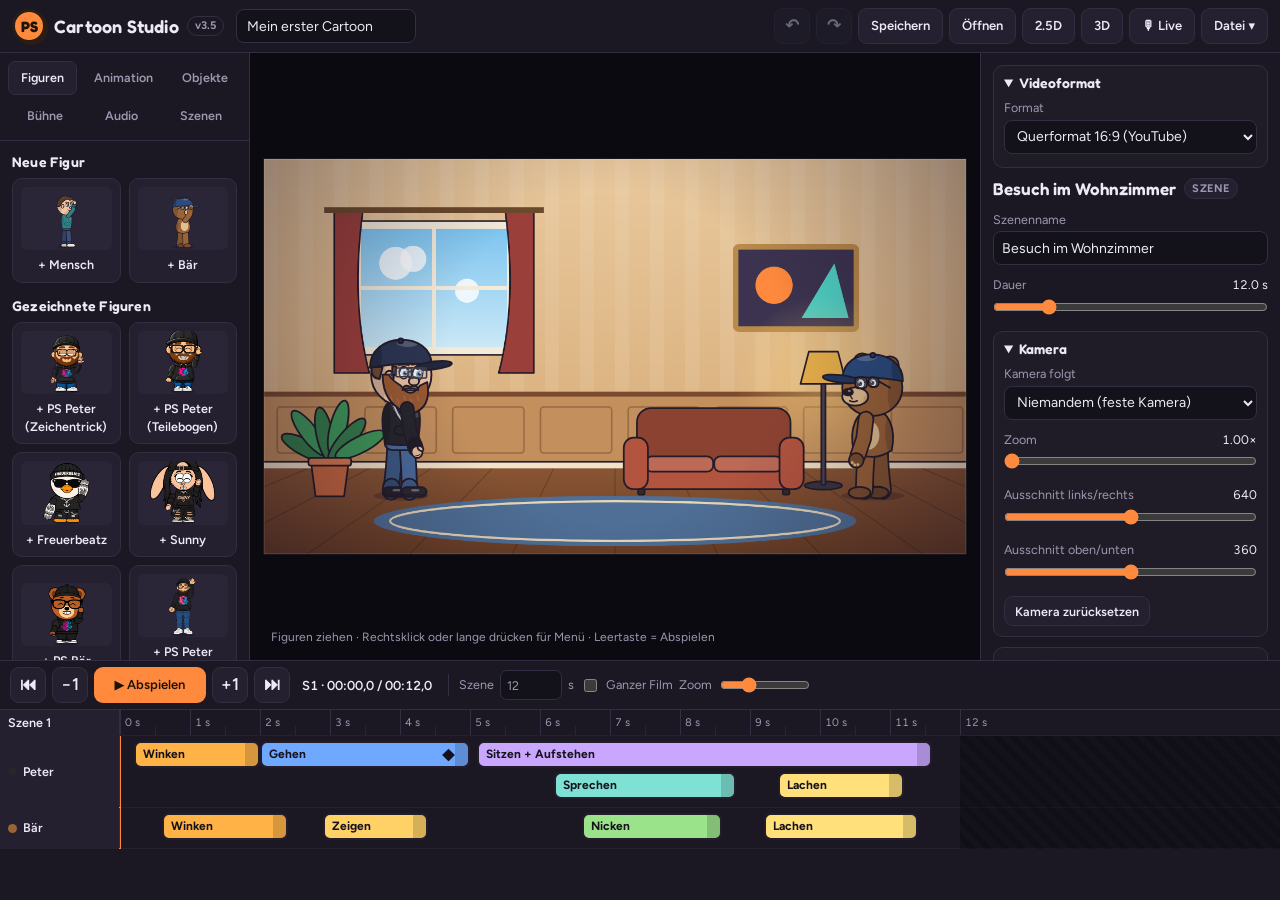
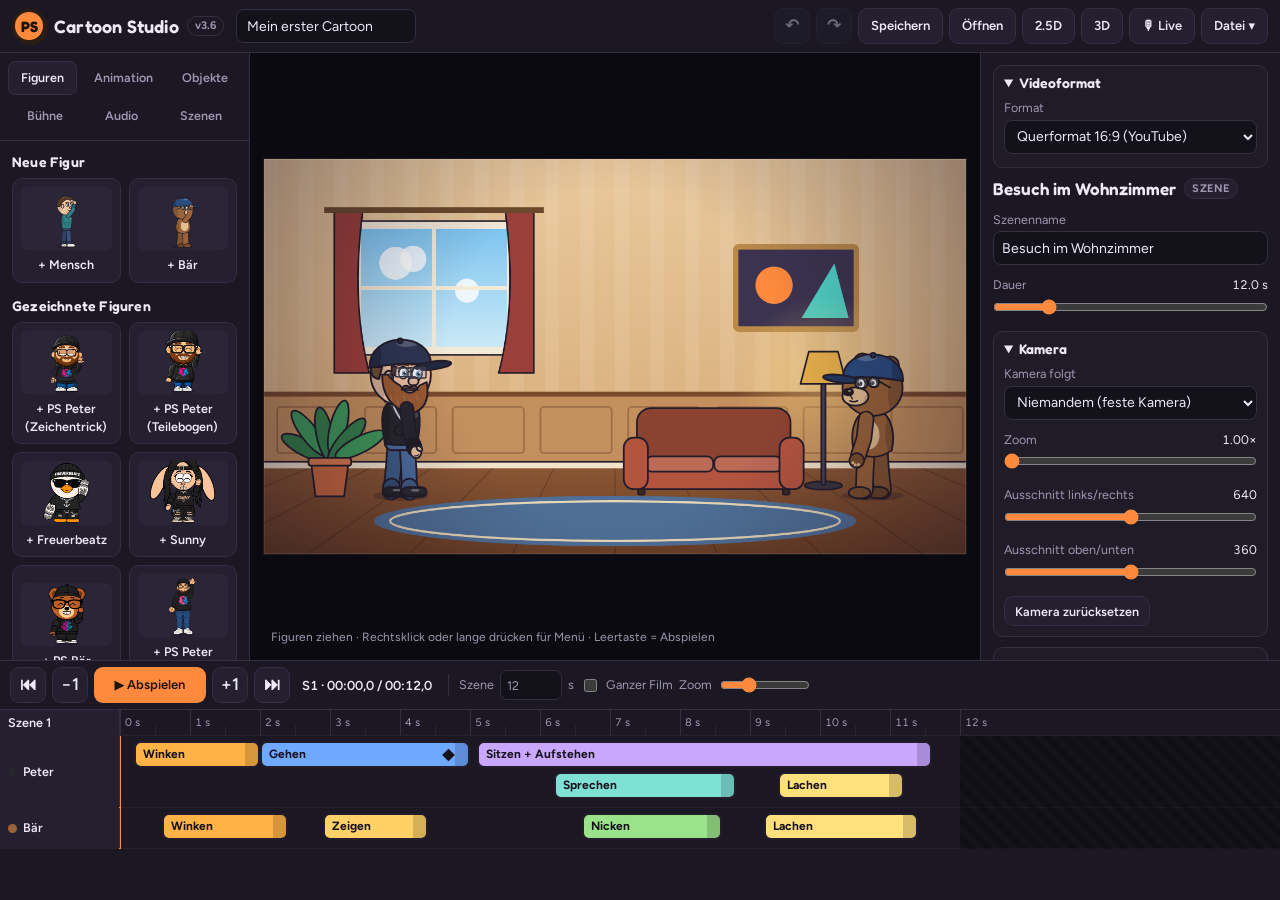
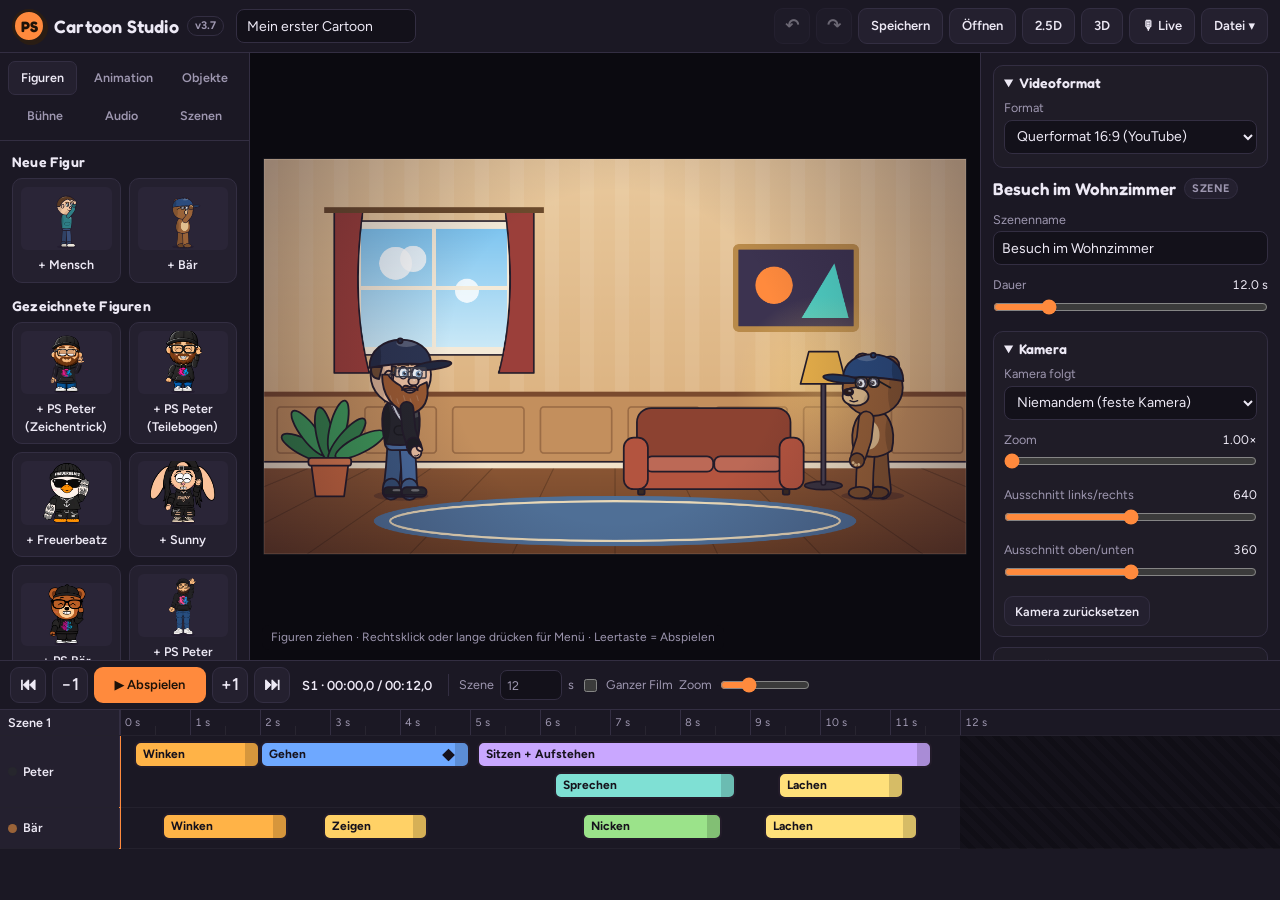
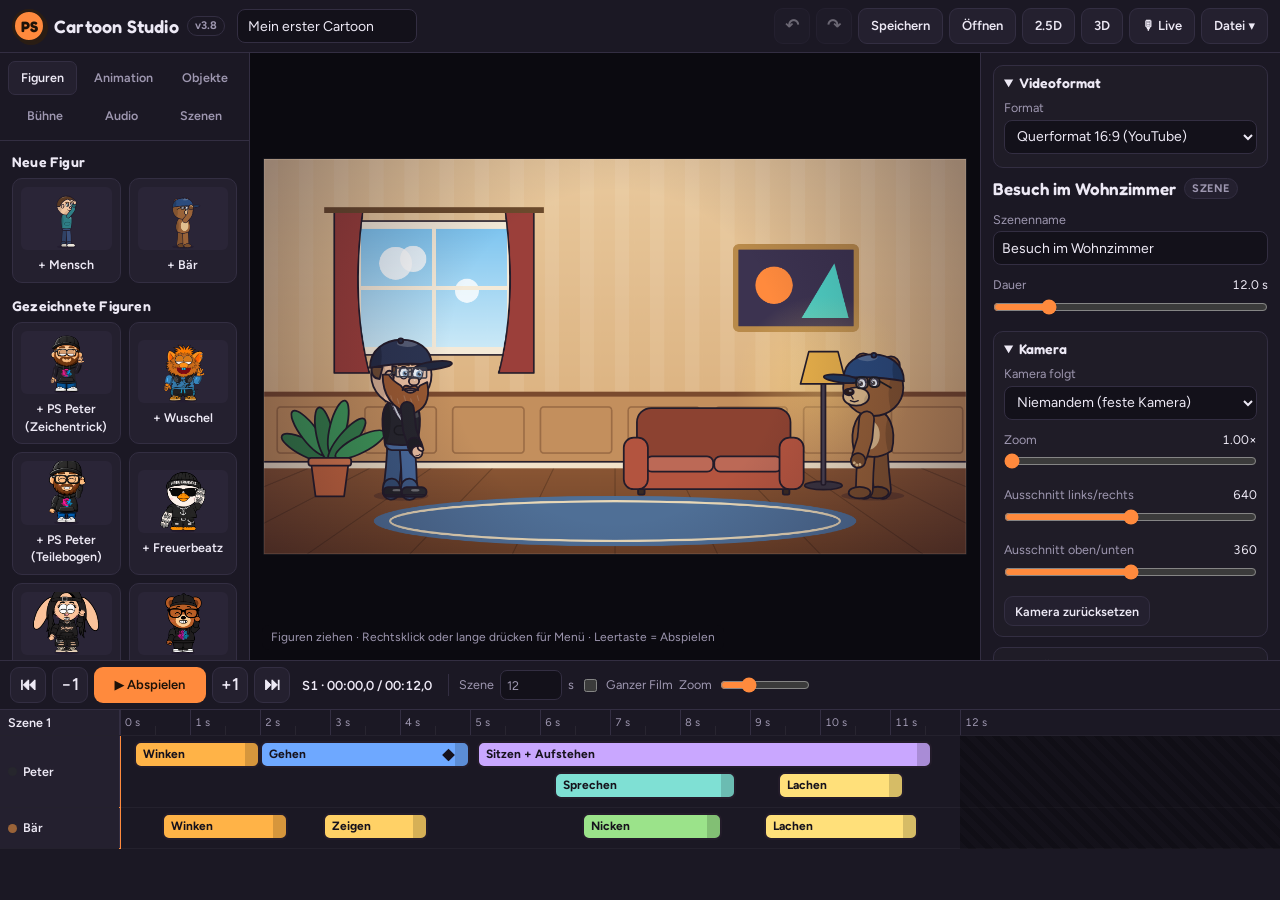
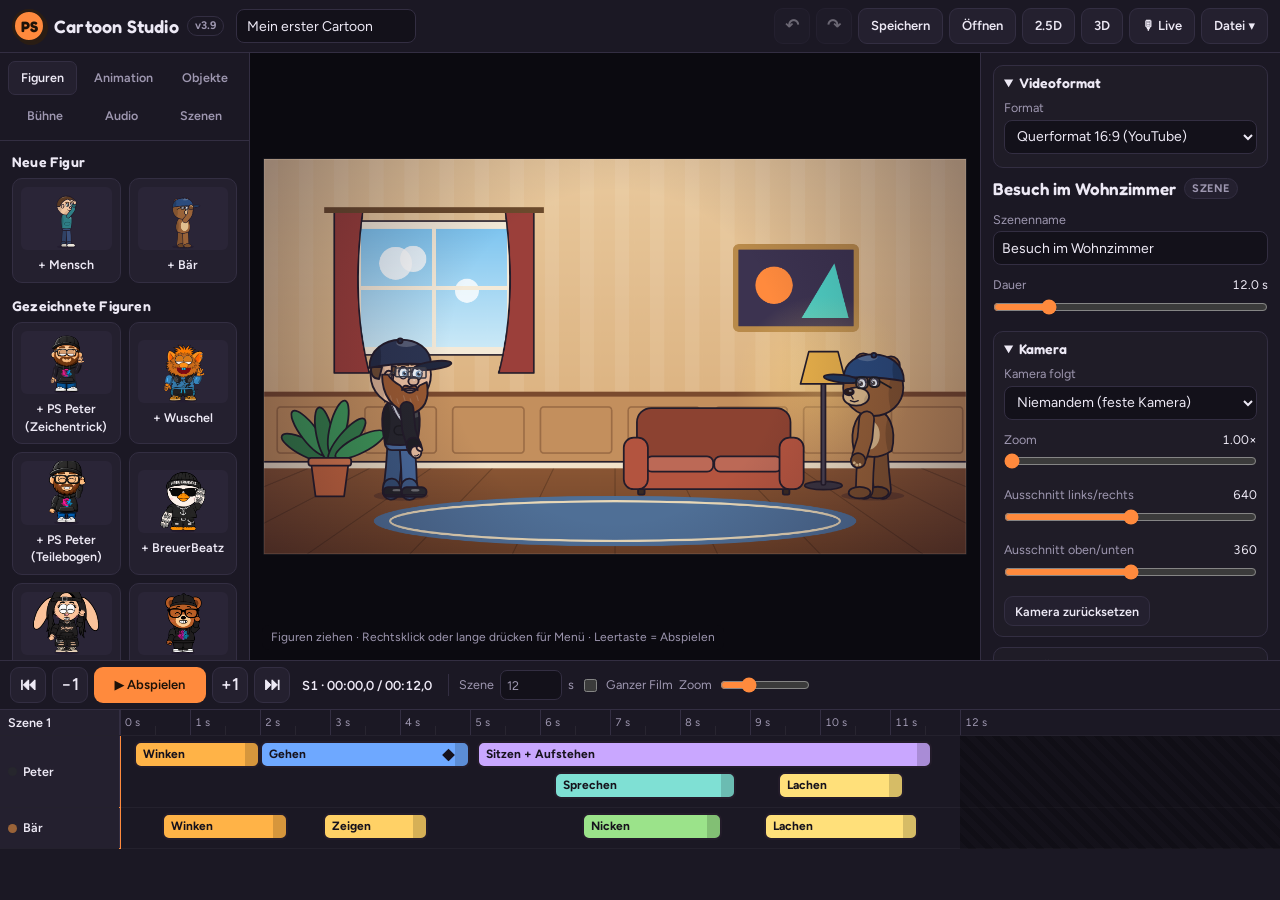
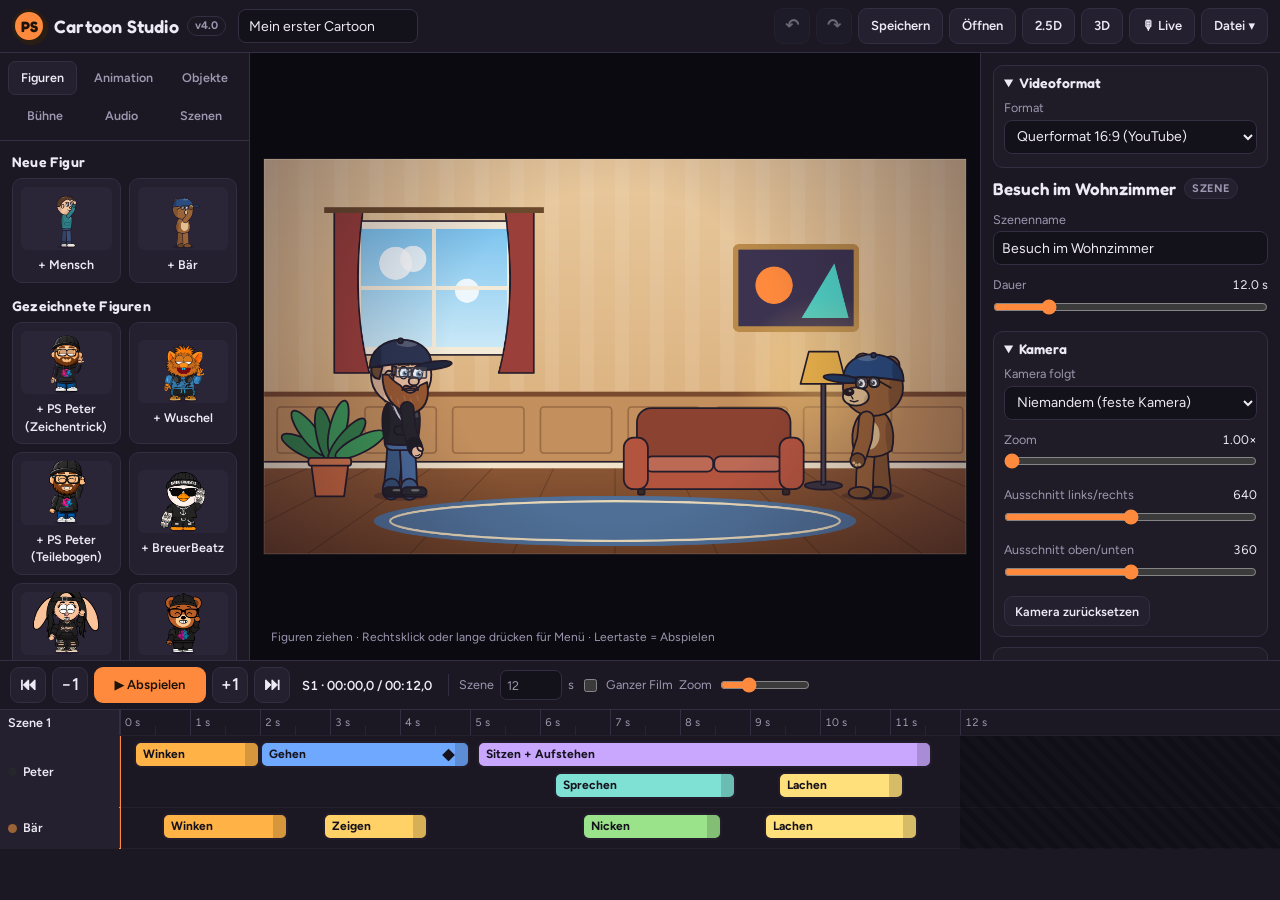
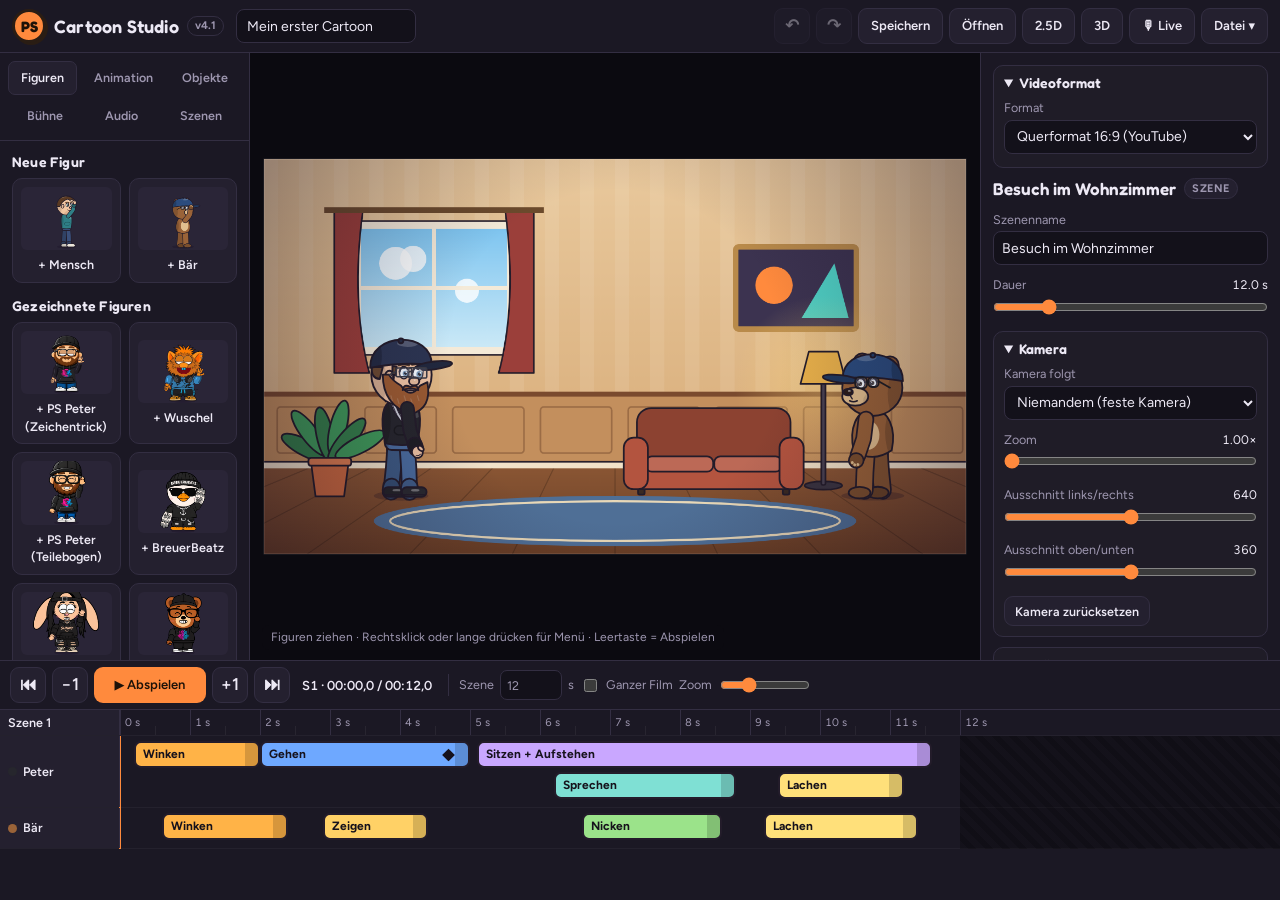
